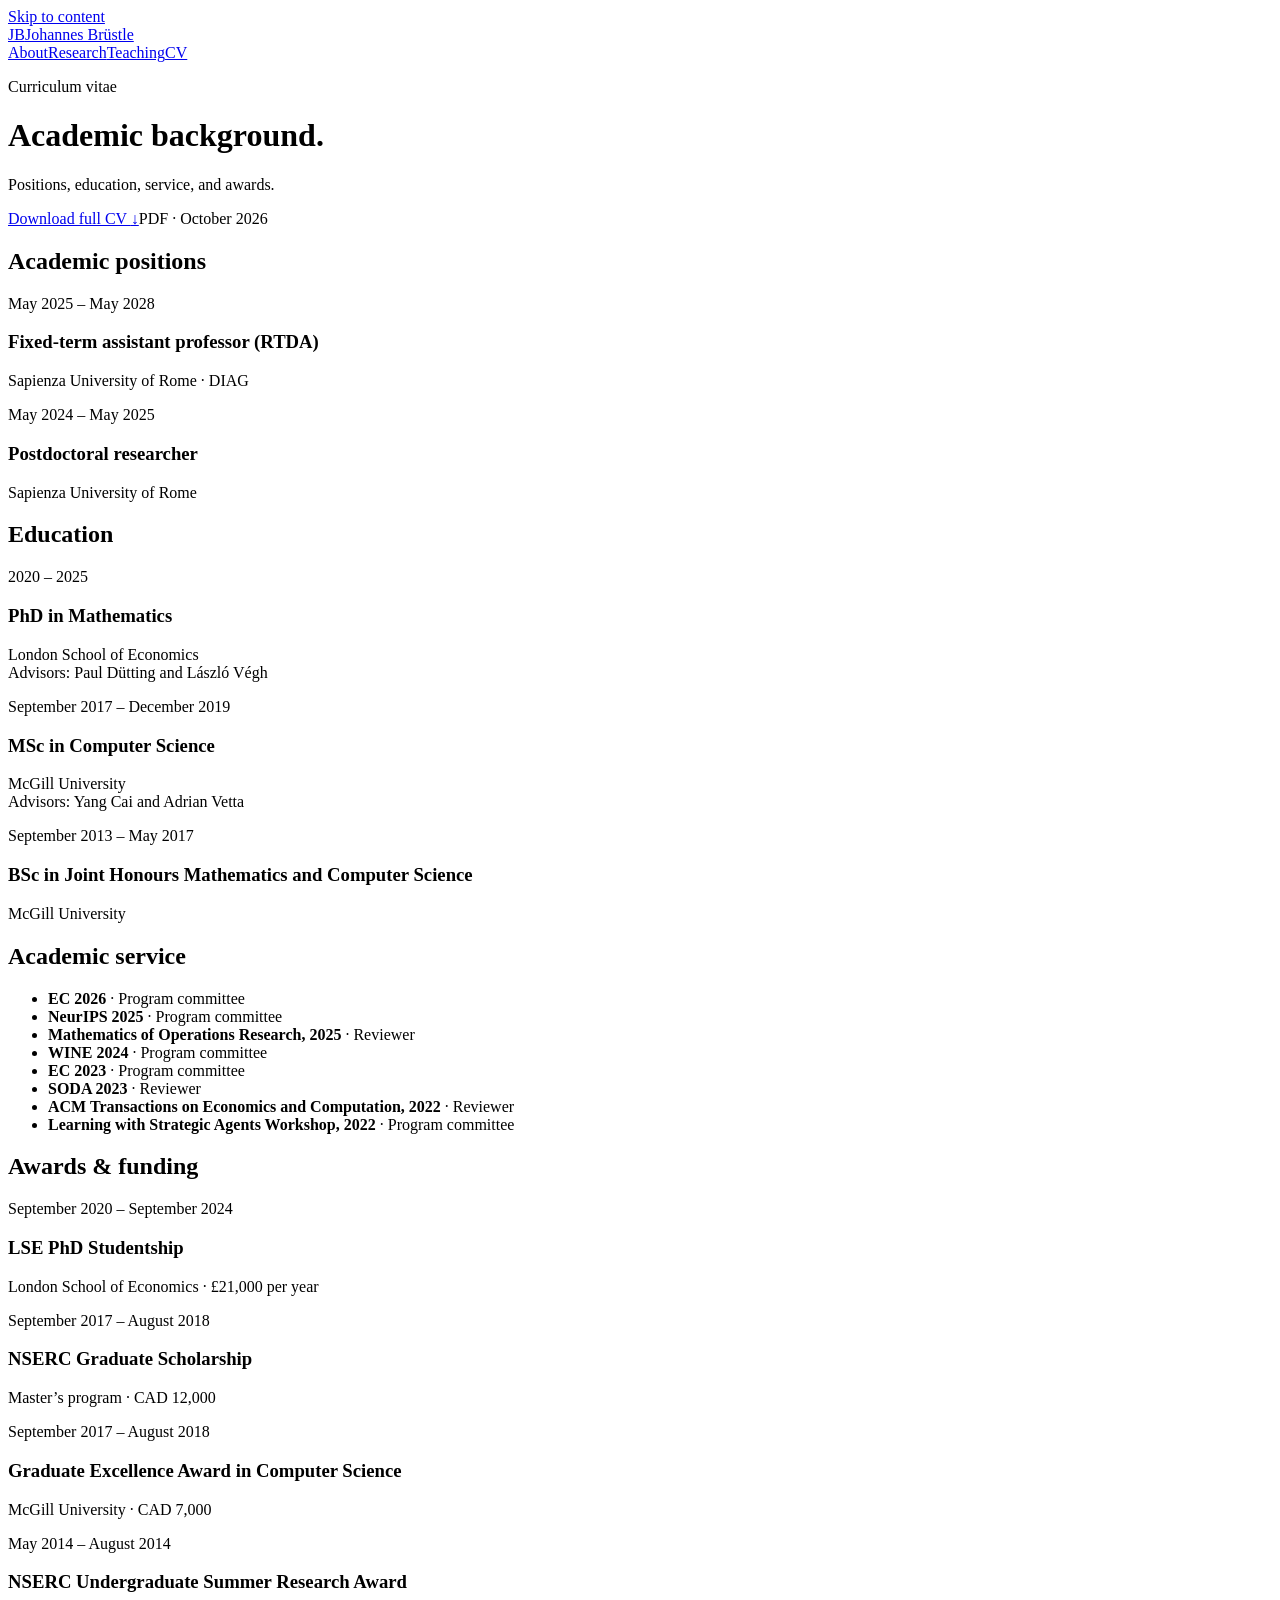
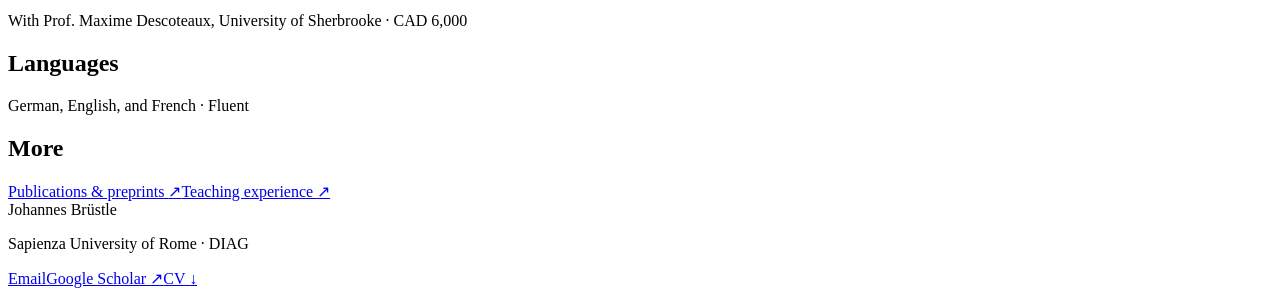
==== cv/index.html @ 1fb29025 "Website" ====
<!doctype html>
<html lang="en" class="no-js">
<head>
  <meta charset="utf-8"><meta name="viewport" content="width=device-width,initial-scale=1">
  <title>CV | Johannes Brüstle</title>
  <meta name="description" content="Academic positions, education, service, and awards of Johannes Brüstle. Download the full curriculum vitae.">
  <meta name="theme-color" content="#0c141f">
  <meta property="og:title" content="CV | Johannes Brüstle">
  <meta property="og:description" content="Academic positions, education, service, and awards of Johannes Brüstle. Download the full curriculum vitae.">
  <meta property="og:type" content="website">
  <meta property="og:url" content="https://jbrustle01.github.io/cv/">
  <link rel="canonical" href="https://jbrustle01.github.io/cv/">
  <link rel="icon" type="image/svg+xml" href="../assets/favicon.svg">
  <link rel="stylesheet" href="../assets/style.css">
  <script src="../assets/site.js" defer></script>
</head>
<body>
  <a class="skip" href="#main">Skip to content</a>
  <header class="site-header wrap">
    <a class="brand" href="../" aria-label="Johannes Brüstle — home"><span class="monogram" aria-hidden="true">JB</span><span>Johannes Brüstle</span></a>
    <nav class="site-nav" aria-label="Main navigation"><a href="../">About</a><a href="../research/">Research</a><a href="../teaching/">Teaching</a><a href="../cv/" aria-current="page">CV</a></nav>
  </header>
  <main id="main" class="wrap">
<header class="page-head"><p class="eyebrow">Curriculum vitae</p><h1>Academic background.</h1><p class="lede">Positions, education, service, and awards.</p><div class="link-row"><a class="cv-download" href="../assets/johannes-brustle-cv.pdf">Download full CV <span class="arrow" aria-hidden="true">↓</span></a><span class="quiet small">PDF · October 2026</span></div></header>
<section class="cv-section" aria-labelledby="positions-title"><h2 id="positions-title">Academic positions</h2><div class="cv-items"><article class="cv-entry"><p class="date">May 2025 – May 2028</p><h3>Fixed-term assistant professor (RTDA)</h3><p>Sapienza University of Rome · DIAG</p></article><article class="cv-entry"><p class="date">May 2024 – May 2025</p><h3>Postdoctoral researcher</h3><p>Sapienza University of Rome</p></article></div></section>
<section class="cv-section" aria-labelledby="education-title"><h2 id="education-title">Education</h2><div class="cv-items"><article class="cv-entry"><p class="date">2020 – 2025</p><h3>PhD in Mathematics</h3><p>London School of Economics<br>Advisors: Paul Dütting and László Végh</p></article><article class="cv-entry"><p class="date">September 2017 – December 2019</p><h3>MSc in Computer Science</h3><p>McGill University<br>Advisors: Yang Cai and Adrian Vetta</p></article><article class="cv-entry"><p class="date">September 2013 – May 2017</p><h3>BSc in Joint Honours Mathematics and Computer Science</h3><p>McGill University</p></article></div></section>
<section class="cv-section" aria-labelledby="service-title"><h2 id="service-title">Academic service</h2><ul class="compact-list"><li><strong>EC 2026</strong> · Program committee</li><li><strong>NeurIPS 2025</strong> · Program committee</li><li><strong>Mathematics of Operations Research, 2025</strong> · Reviewer</li><li><strong>WINE 2024</strong> · Program committee</li><li><strong>EC 2023</strong> · Program committee</li><li><strong>SODA 2023</strong> · Reviewer</li><li><strong>ACM Transactions on Economics and Computation, 2022</strong> · Reviewer</li><li><strong>Learning with Strategic Agents Workshop, 2022</strong> · Program committee</li></ul></section>
<section class="cv-section" aria-labelledby="awards-title"><h2 id="awards-title">Awards &amp; funding</h2><div class="cv-items"><article class="cv-entry"><p class="date">September 2020 – September 2024</p><h3>LSE PhD Studentship</h3><p>London School of Economics · £21,000 per year</p></article><article class="cv-entry"><p class="date">September 2017 – August 2018</p><h3>NSERC Graduate Scholarship</h3><p>Master’s program · CAD 12,000</p></article><article class="cv-entry"><p class="date">September 2017 – August 2018</p><h3>Graduate Excellence Award in Computer Science</h3><p>McGill University · CAD 7,000</p></article><article class="cv-entry"><p class="date">May 2014 – August 2014</p><h3>NSERC Undergraduate Summer Research Award</h3><p>With Prof. Maxime Descoteaux, University of Sherbrooke · CAD 6,000</p></article></div></section>
<section class="cv-section" aria-labelledby="languages-title"><h2 id="languages-title">Languages</h2><p class="quiet small">German, English, and French · Fluent</p></section>
<section class="cv-section" aria-labelledby="more-title"><h2 id="more-title">More</h2><div class="link-row" style="margin-top:0"><a class="text-link" href="../research/">Publications &amp; preprints <span class="arrow" aria-hidden="true">↗</span></a><a class="text-link" href="../teaching/">Teaching experience <span class="arrow" aria-hidden="true">↗</span></a></div></section></main>
  <footer class="site-footer wrap">
    <div><div class="footer-name">Johannes Brüstle</div><p class="footer-detail">Sapienza University of Rome · DIAG</p></div>
    <div class="footer-links"><a href="mailto:brustle@diag.uniroma1.it">Email</a><a href="https://scholar.google.com/citations?user=ef6YVs4AAAAJ&amp;hl=en&amp;sortby=pubdate">Google Scholar <span aria-hidden="true">↗</span></a><a href="../assets/johannes-brustle-cv.pdf">CV <span aria-hidden="true">↓</span></a></div>
  </footer>
</body></html>
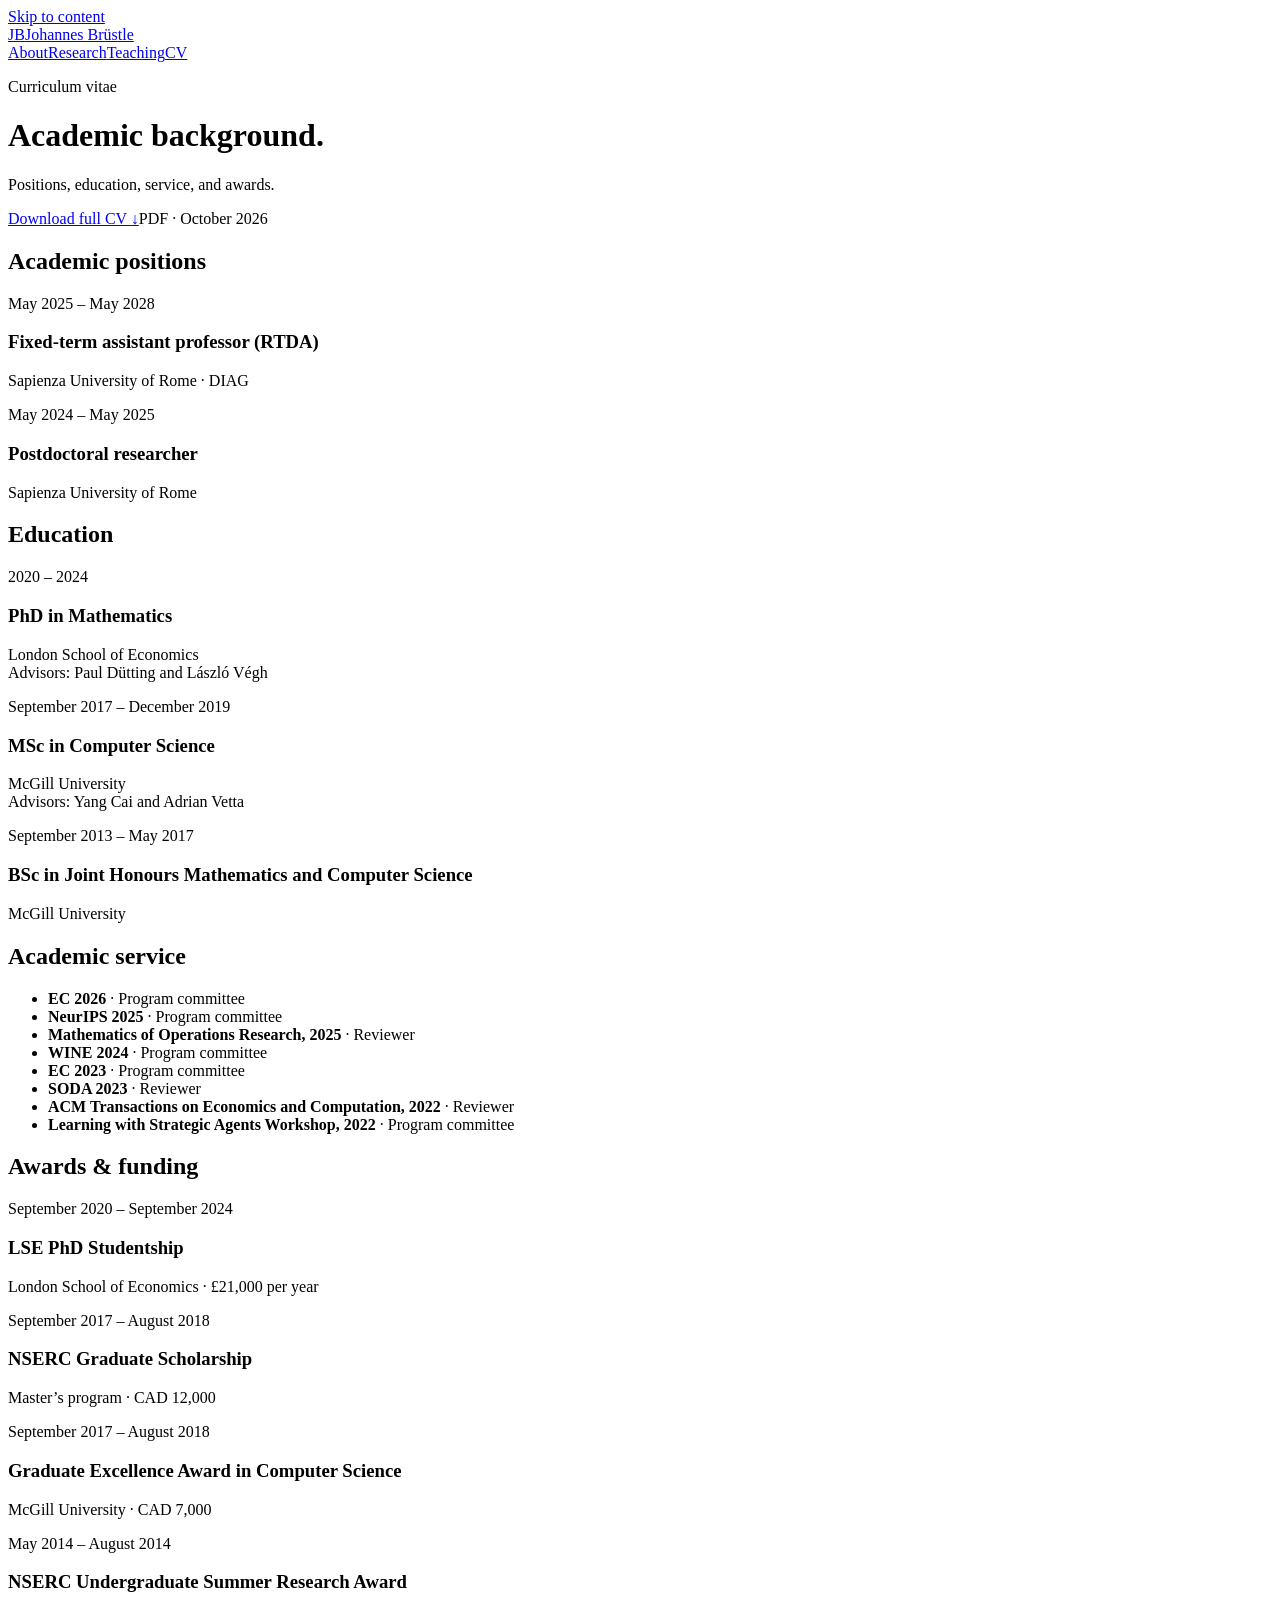
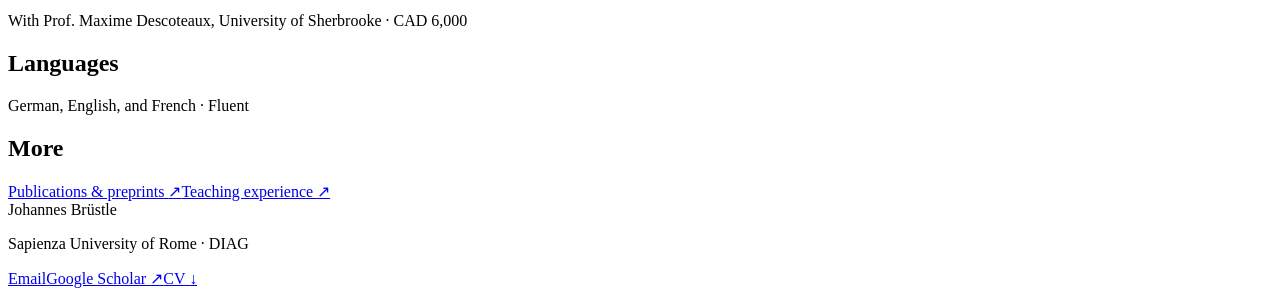
==== commit fb5d859c: "Website" ====
--- a/cv/index.html
+++ b/cv/index.html
@@ -23,7 +23,7 @@
   <main id="main" class="wrap">
 <header class="page-head"><p class="eyebrow">Curriculum vitae</p><h1>Academic background.</h1><p class="lede">Positions, education, service, and awards.</p><div class="link-row"><a class="cv-download" href="../assets/johannes-brustle-cv.pdf">Download full CV <span class="arrow" aria-hidden="true">↓</span></a><span class="quiet small">PDF · October 2026</span></div></header>
 <section class="cv-section" aria-labelledby="positions-title"><h2 id="positions-title">Academic positions</h2><div class="cv-items"><article class="cv-entry"><p class="date">May 2025 – May 2028</p><h3>Fixed-term assistant professor (RTDA)</h3><p>Sapienza University of Rome · DIAG</p></article><article class="cv-entry"><p class="date">May 2024 – May 2025</p><h3>Postdoctoral researcher</h3><p>Sapienza University of Rome</p></article></div></section>
-<section class="cv-section" aria-labelledby="education-title"><h2 id="education-title">Education</h2><div class="cv-items"><article class="cv-entry"><p class="date">2020 – 2025</p><h3>PhD in Mathematics</h3><p>London School of Economics<br>Advisors: Paul Dütting and László Végh</p></article><article class="cv-entry"><p class="date">September 2017 – December 2019</p><h3>MSc in Computer Science</h3><p>McGill University<br>Advisors: Yang Cai and Adrian Vetta</p></article><article class="cv-entry"><p class="date">September 2013 – May 2017</p><h3>BSc in Joint Honours Mathematics and Computer Science</h3><p>McGill University</p></article></div></section>
+<section class="cv-section" aria-labelledby="education-title"><h2 id="education-title">Education</h2><div class="cv-items"><article class="cv-entry"><p class="date">2020 – 2024</p><h3>PhD in Mathematics</h3><p>London School of Economics<br>Advisors: Paul Dütting and László Végh</p></article><article class="cv-entry"><p class="date">September 2017 – December 2019</p><h3>MSc in Computer Science</h3><p>McGill University<br>Advisors: Yang Cai and Adrian Vetta</p></article><article class="cv-entry"><p class="date">September 2013 – May 2017</p><h3>BSc in Joint Honours Mathematics and Computer Science</h3><p>McGill University</p></article></div></section>
 <section class="cv-section" aria-labelledby="service-title"><h2 id="service-title">Academic service</h2><ul class="compact-list"><li><strong>EC 2026</strong> · Program committee</li><li><strong>NeurIPS 2025</strong> · Program committee</li><li><strong>Mathematics of Operations Research, 2025</strong> · Reviewer</li><li><strong>WINE 2024</strong> · Program committee</li><li><strong>EC 2023</strong> · Program committee</li><li><strong>SODA 2023</strong> · Reviewer</li><li><strong>ACM Transactions on Economics and Computation, 2022</strong> · Reviewer</li><li><strong>Learning with Strategic Agents Workshop, 2022</strong> · Program committee</li></ul></section>
 <section class="cv-section" aria-labelledby="awards-title"><h2 id="awards-title">Awards &amp; funding</h2><div class="cv-items"><article class="cv-entry"><p class="date">September 2020 – September 2024</p><h3>LSE PhD Studentship</h3><p>London School of Economics · £21,000 per year</p></article><article class="cv-entry"><p class="date">September 2017 – August 2018</p><h3>NSERC Graduate Scholarship</h3><p>Master’s program · CAD 12,000</p></article><article class="cv-entry"><p class="date">September 2017 – August 2018</p><h3>Graduate Excellence Award in Computer Science</h3><p>McGill University · CAD 7,000</p></article><article class="cv-entry"><p class="date">May 2014 – August 2014</p><h3>NSERC Undergraduate Summer Research Award</h3><p>With Prof. Maxime Descoteaux, University of Sherbrooke · CAD 6,000</p></article></div></section>
 <section class="cv-section" aria-labelledby="languages-title"><h2 id="languages-title">Languages</h2><p class="quiet small">German, English, and French · Fluent</p></section>
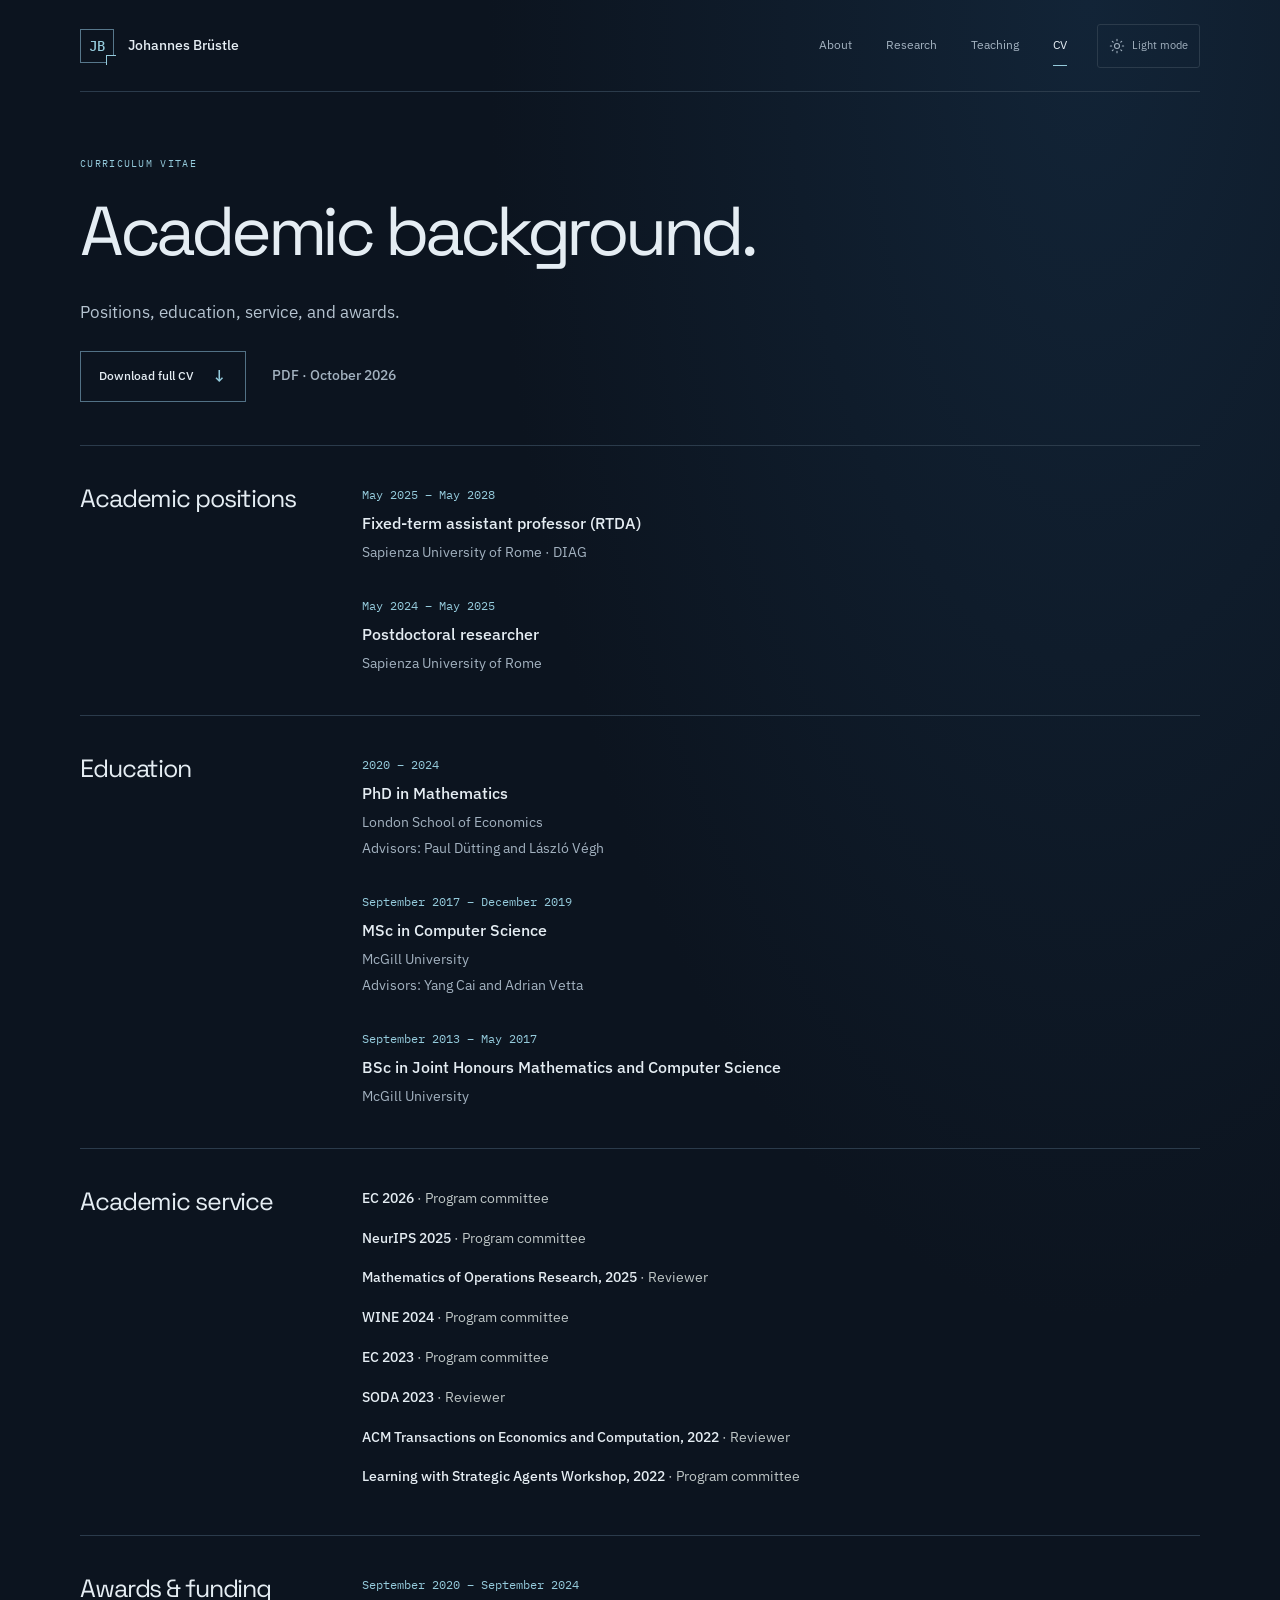
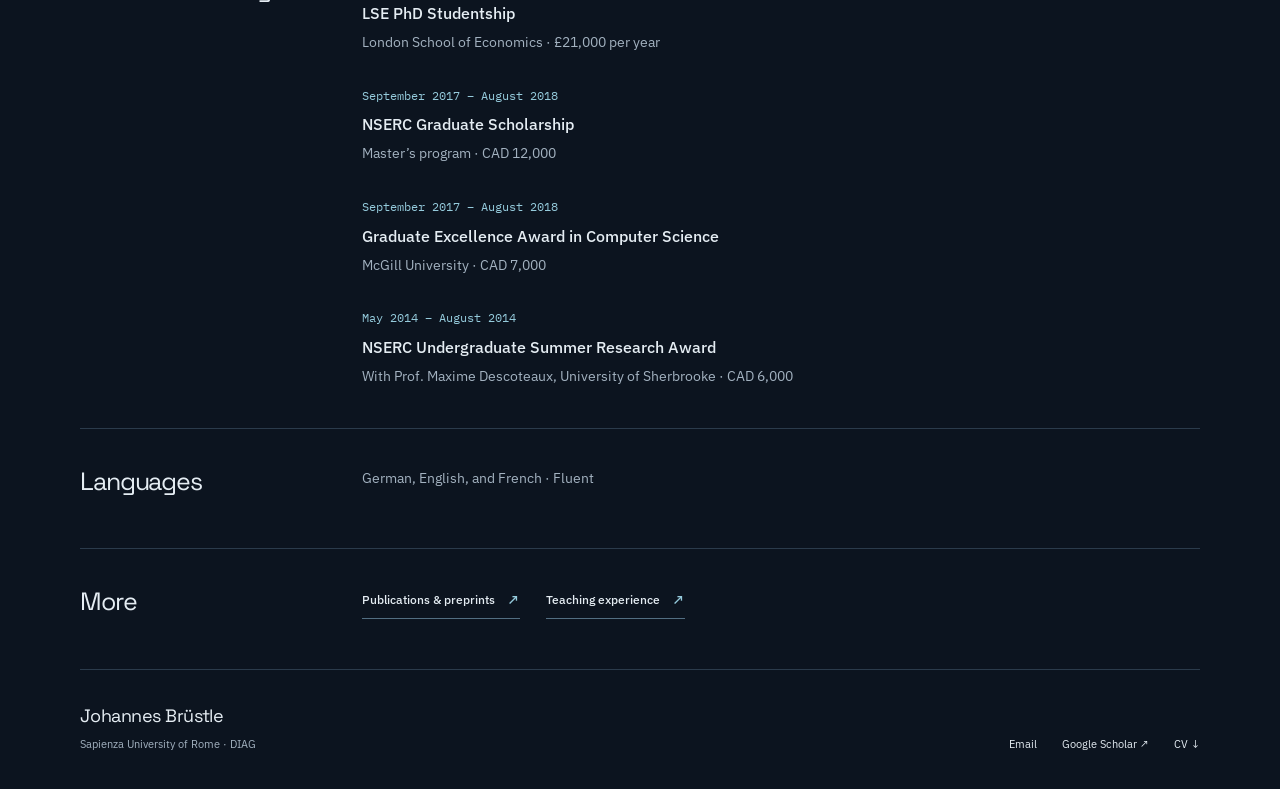
==== commit 5ec2d5ed: "Website" ====
--- a/cv/index.html
+++ b/cv/index.html
@@ -11,14 +11,15 @@
   <meta property="og:url" content="https://jbrustle01.github.io/cv/">
   <link rel="canonical" href="https://jbrustle01.github.io/cv/">
   <link rel="icon" type="image/svg+xml" href="../assets/favicon.svg">
-  <link rel="stylesheet" href="../assets/style.css">
-  <script src="../assets/site.js" defer></script>
+  <script src="../assets/theme.js?v=themes-1"></script>
+  <link rel="stylesheet" href="../assets/style.css?v=themes-1">
+  <script src="../assets/site.js?v=academic-1" defer></script>
 </head>
 <body>
   <a class="skip" href="#main">Skip to content</a>
   <header class="site-header wrap">
     <a class="brand" href="../" aria-label="Johannes Brüstle — home"><span class="monogram" aria-hidden="true">JB</span><span>Johannes Brüstle</span></a>
-    <nav class="site-nav" aria-label="Main navigation"><a href="../">About</a><a href="../research/">Research</a><a href="../teaching/">Teaching</a><a href="../cv/" aria-current="page">CV</a></nav>
+    <div class="header-controls"><nav class="site-nav" aria-label="Main navigation"><a href="../">About</a><a href="../research/">Research</a><a href="../teaching/">Teaching</a><a href="../cv/" aria-current="page">CV</a></nav><button type="button" class="theme-toggle" data-theme-toggle aria-label="Switch to light mode" hidden><svg data-theme-icon viewBox="0 0 24 24" aria-hidden="true"><circle cx="12" cy="12" r="3.75"/><path d="M12 2v2m0 16v2M2 12h2m16 0h2M4.93 4.93l1.42 1.42m11.3 11.3 1.42 1.42M4.93 19.07l1.42-1.42m11.3-11.3 1.42-1.42"/></svg><span data-theme-label>Light mode</span></button></div>
   </header>
   <main id="main" class="wrap">
 <header class="page-head"><p class="eyebrow">Curriculum vitae</p><h1>Academic background.</h1><p class="lede">Positions, education, service, and awards.</p><div class="link-row"><a class="cv-download" href="../assets/johannes-brustle-cv.pdf">Download full CV <span class="arrow" aria-hidden="true">↓</span></a><span class="quiet small">PDF · October 2026</span></div></header>
--- a/assets/style.css
+++ b/assets/style.css
@@ -0,0 +1,180 @@
+@import url('https://fonts.googleapis.com/css2?family=IBM+Plex+Mono:wght@400;500&family=IBM+Plex+Sans:wght@400;450;500;600&family=Space+Grotesk:wght@400;500&display=swap');
+
+/* Keep the original dark palette by default, including without JavaScript. */
+:root {
+  color-scheme: dark;
+  --bg: #0c141f;
+  --surface: #111e2b;
+  --text: #e5edf3;
+  --muted: #a3b2c0;
+  --accent: #95cbdc;
+  --line: #2b3b4b;
+  --glow: #122437;
+  --grid: #4660781f;
+  --intro: #b5c3d0;
+  --intro-original: #c5cccc;
+  --lede-original: #b9c2c2;
+  --strong-muted: #cbd0ce;
+  --compact-text: #bdc5c5;
+  --venue: #a3c2d0;
+  --link-rule: #526e82;
+  --link-rule-original: #527185;
+  --paper-link-rule: #536067;
+  --intro-rule: #4c6479;
+  --intro-rule-original: #5f686b;
+  --monogram-rule: #57778b;
+  --control-bg: #142737;
+  --control-bg-original: #202b30;
+  --control-rule-original: #627077;
+  --control-hover: #17293a;
+  --search-rule: #647177;
+  --selection-bg: #95cbdc;
+  --selection-text: #0c141f;
+  --display: 'Space Grotesk',-apple-system,BlinkMacSystemFont,'Segoe UI',sans-serif;
+  --mono: 'IBM Plex Mono',monospace;
+  --sans: 'IBM Plex Sans',-apple-system,BlinkMacSystemFont,'Segoe UI',sans-serif;
+}
+:root[data-theme="light"] {
+  color-scheme: light;
+  --bg: #f6f5f1;
+  --surface: #ffffff;
+  --text: #182c3b;
+  --muted: #536371;
+  --accent: #28667b;
+  --line: #cbd3d5;
+  --glow: #e6eef0;
+  --grid: #46607816;
+  --intro: #415564;
+  --intro-original: #415564;
+  --lede-original: #415564;
+  --strong-muted: #2c414e;
+  --compact-text: #415564;
+  --venue: #416777;
+  --link-rule: #74909c;
+  --link-rule-original: #74909c;
+  --paper-link-rule: #74909c;
+  --intro-rule: #8ba2ac;
+  --intro-rule-original: #8ba2ac;
+  --monogram-rule: #78939f;
+  --control-bg: #e1eaed;
+  --control-bg-original: #e1eaed;
+  --control-rule-original: #74909c;
+  --control-hover: #e5edef;
+  --search-rule: #8296a0;
+  --selection-bg: #28667b;
+  --selection-text: #ffffff;
+}
+*{box-sizing:border-box}html{scroll-behavior:smooth;scroll-padding-top:2rem}body{margin:0;background:var(--bg);color:var(--text);font:16px/1.7 var(--sans);-webkit-font-smoothing:antialiased}a{color:inherit;text-decoration:none;text-underline-offset:5px}a:hover{color:var(--accent)}button,input{font:inherit}button,a,input{touch-action:manipulation}:focus-visible{outline:2px solid var(--accent);outline-offset:6px}::selection{background:var(--selection-bg);color:var(--selection-text)}p{margin:0 0 1.25rem}h1,h2,h3{font-weight:400;margin:0;line-height:1.15}h1,h2{font-family:var(--display)}h1{font-size:clamp(3.2rem,6vw,5.5rem);letter-spacing:-.025em}h2{font-size:clamp(2rem,3.5vw,2.8rem);letter-spacing:-.02em}h3{font-size:1.2rem;font-weight:500}small{font-size:.8rem}.wrap{width:min(1120px,calc(100% - 96px));margin-inline:auto}.skip{position:absolute;left:24px;top:-100px;background:var(--text);color:var(--bg);padding:12px;z-index:5}.skip:focus{top:12px}.site-header{height:110px;display:flex;justify-content:space-between;align-items:center;border-bottom:1px solid var(--line);gap:30px}.brand{display:flex;align-items:center;gap:14px;font-size:15px;letter-spacing:.015em;white-space:nowrap}.monogram{font-family:var(--display);font-size:26px;width:38px;height:38px;border:1px solid var(--link-rule-original);display:grid;place-items:center;color:var(--accent);line-height:1}.site-nav{display:flex;gap:32px;align-items:center;font-size:14px}.site-nav a{padding:10px 0;position:relative;color:var(--muted)}.site-nav a:hover,.site-nav a[aria-current=page]{color:var(--text)}.site-nav a[aria-current=page]:after{content:'';height:2px;background:var(--accent);position:absolute;bottom:0;left:0;right:0}.eyebrow{text-transform:uppercase;letter-spacing:.19em;font-size:11px;font-weight:600;color:var(--accent);margin-bottom:25px}.hero{display:grid;grid-template-columns:1fr 300px;gap:88px;padding:75px 0 70px;align-items:start}.hero h1{font-size:clamp(4.4rem,7.7vw,7.1rem);line-height:.98;margin-bottom:32px;letter-spacing:-.035em}.hero .intro{font-size:18px;line-height:1.85;max-width:650px;color:var(--intro-original)}.hero .intro a{text-decoration:underline;text-decoration-color:var(--intro-rule-original)}.hero .intro strong{color:var(--text);font-weight:500}.link-row{display:flex;flex-wrap:wrap;gap:26px;align-items:center;margin-top:29px;font-size:13px;font-weight:500}.text-link{display:inline-flex;align-items:center;gap:12px;border-bottom:1px solid var(--link-rule-original);padding-bottom:5px}.arrow{font-size:17px;color:var(--accent)}.aside{border-top:1px solid var(--accent);margin-top:8px;padding-top:24px}.aside-label{color:var(--muted);font-size:11px;text-transform:uppercase;letter-spacing:.16em;margin:0 0 26px}.areas{padding:0;margin:0;list-style:none}.areas li{border-bottom:1px solid var(--line);padding:19px 0;display:flex;gap:19px;line-height:1.45;font-size:15px}.areas li:first-child{padding-top:0}.areas .number{font-size:11px;color:var(--accent);padding-top:2px;font-variant-numeric:tabular-nums}.aside-note{margin-top:25px;font-size:12px;color:var(--muted);line-height:1.8}.portrait{width:100%;aspect-ratio:4/5;object-fit:cover;margin:0 0 28px;filter:grayscale(100%)}.section{padding:48px 0 58px;border-top:1px solid var(--line)}.section-heading{display:flex;justify-content:space-between;align-items:center;gap:24px;margin-bottom:22px}.section-heading .text-link{font-size:12px;white-space:nowrap}.paper{display:grid;grid-template-columns:100px 1fr;gap:26px;padding:29px 0;border-bottom:1px solid var(--line)}.paper:last-child{border-bottom:none}.paper-year{font-size:13px;color:var(--accent);font-variant-numeric:tabular-nums;padding-top:4px}.paper h3{font-size:20px;line-height:1.45;font-weight:450;margin-bottom:9px;max-width:820px}.paper h3 a:hover{text-decoration:underline}.authors{color:var(--muted);font-size:13px;line-height:1.8;margin:0 0 7px}.authors strong{font-weight:500;color:var(--strong-muted)}.venue{font-size:12px;color:var(--venue);line-height:1.7;margin:0}.paper-links{display:flex;flex-wrap:wrap;gap:22px;margin-top:11px;font-size:12px}.paper-links a{border-bottom:1px solid var(--paper-link-rule);line-height:1.8}.paper-links span{color:var(--muted)}.two-column{display:grid;grid-template-columns:1fr 1fr;gap:85px}.quiet{color:var(--muted)}.small{font-size:14px}.timeline{padding:0;margin:27px 0 0;list-style:none}.timeline li{padding:0 0 25px 20px;border-left:1px solid var(--line);position:relative}.timeline li:before{content:'';width:5px;height:5px;position:absolute;top:8px;left:-3px;background:var(--accent)}.timeline li:last-child{padding-bottom:0}.timeline .date{display:block;font-size:11px;color:var(--accent);margin-bottom:5px;letter-spacing:.03em}.timeline .title{display:block;font-size:14px;color:var(--text);line-height:1.7}.timeline .detail{display:block;color:var(--muted);font-size:13px}.page-head{padding:63px 0 43px}.page-head .eyebrow{margin-bottom:20px}.page-head h1{margin-bottom:25px}.page-head .lede{color:var(--lede-original);font-size:17px;max-width:780px;line-height:1.9}.page-head .link-row{margin-top:22px}.research-tools{display:flex;align-items:center;justify-content:space-between;gap:24px;padding:20px 0;border-top:1px solid var(--line);border-bottom:1px solid var(--line);margin-bottom:36px}.filters{display:flex;gap:8px;flex-wrap:wrap}.filter{background:none;color:var(--muted);padding:8px 14px;border:1px solid transparent;cursor:pointer;font-size:12px;line-height:1.7}.filter[aria-pressed=true]{border-color:var(--control-rule-original);background:var(--control-bg-original);color:var(--text)}.filter:hover{color:var(--text);border-color:var(--paper-link-rule)}.search{display:flex;align-items:center;gap:10px;border-bottom:1px solid var(--search-rule);padding:7px 1px;min-width:240px}.search input{background:none;border:0;min-width:0;width:100%;color:var(--text);font-size:12px;padding:3px 0;outline-offset:4px}.search input::placeholder{color:var(--muted)}.search svg{width:15px;height:15px;flex-shrink:0;color:var(--muted)}.research-group{padding-bottom:40px}.research-group h2{font-size:31px}.group-title{display:flex;gap:16px;align-items:center}.count{font-family:var(--sans);font-size:11px;color:var(--muted);border:1px solid var(--line);min-width:23px;height:23px;display:grid;place-items:center}.empty{color:var(--muted);padding:30px 0 80px}.sr-only{position:absolute;width:1px;height:1px;padding:0;margin:-1px;overflow:hidden;clip:rect(0,0,0,0);white-space:nowrap;border:0}[hidden]{display:none!important}.cv-section{border-top:1px solid var(--line);display:grid;grid-template-columns:240px 1fr;gap:42px;padding:38px 0}.cv-section h2{font-size:30px}.cv-items{display:grid;gap:29px}.cv-entry h3{font-size:16px;margin:0 0 5px;line-height:1.5}.cv-entry p{font-size:14px;color:var(--muted);margin:0;line-height:1.85}.cv-entry .date{font-size:12px;color:var(--accent);margin:0 0 5px}.compact-list{list-style:none;padding:0;margin:0}.compact-list li{padding:8px 0;color:var(--compact-text);font-size:14px}.compact-list li:first-child{padding-top:0}.compact-list strong{color:var(--text);font-weight:500}.cv-download{border:1px solid var(--link-rule-original);padding:10px 18px;display:inline-flex;gap:18px;align-items:center;color:var(--text);font-size:13px}.cv-download:hover{background:var(--control-hover)}.course{display:grid;grid-template-columns:240px 1fr;gap:42px;padding:37px 0 48px;border-top:1px solid var(--line)}.course-meta{color:var(--muted);font-size:13px}.course-meta strong{color:var(--accent);font-weight:400;display:block;margin-bottom:9px}.course h2{margin-bottom:20px;font-size:35px}.course p{color:var(--muted);font-size:15px;max-width:640px}.site-footer{border-top:1px solid var(--line);padding:31px 0 35px;display:flex;justify-content:space-between;gap:24px;align-items:flex-end;margin-top:20px}.footer-name{font-family:var(--display);font-size:22px;margin-bottom:4px}.footer-detail{font-size:11px;color:var(--muted);margin:0}.footer-links{display:flex;gap:25px;font-size:12px}.contact-strip{display:flex;justify-content:space-between;gap:30px;align-items:center}.contact-strip h2{font-size:34px;margin-bottom:14px}.contact-strip p{font-size:14px;color:var(--muted);margin:0}.contact-strip .text-link{font-size:15px}.not-found{min-height:65vh}.not-found h1{margin-bottom:25px}.no-js .research-tools{display:none}
+@media(min-width:1500px){.wrap{width:1160px}.hero{padding-top:85px;padding-bottom:85px}}
+@media(max-width:900px){.wrap{width:calc(100% - 56px)}.hero{grid-template-columns:1fr 250px;gap:42px}.hero h1{font-size:5.6rem}.hero .intro{font-size:16px}.site-nav{gap:22px}.two-column{gap:40px}.cv-section,.course{grid-template-columns:190px 1fr;gap:28px}.research-tools{align-items:flex-start;flex-direction:column}.search{width:100%}}
+@media(max-width:760px){.hero{display:block}.hero h1{font-size:5rem}.aside{margin-top:43px}}
+@media(max-width:650px){.wrap{width:calc(100% - 40px)}.site-header{height:auto;padding:23px 0 16px;display:block}.brand{font-size:14px;gap:11px}.monogram{width:33px;height:33px;font-size:23px}.site-nav{gap:28px;margin-top:21px;font-size:12px}.site-nav a{padding:4px 0 10px}.hero{display:block;padding:44px 0 36px}.hero h1{font-size:5rem;margin-bottom:25px}.eyebrow{font-size:10px;margin-bottom:22px}.hero .intro{font-size:16px}.aside{margin-top:43px;padding-top:20px}.aside-label{margin-bottom:22px}.areas li{padding:14px 0;font-size:14px}.aside-note{display:none}.link-row{gap:22px;font-size:12px}.section{padding:33px 0 38px}.section-heading{align-items:baseline;gap:12px}.section-heading h2{font-size:31px}.section-heading .text-link{font-size:11px;gap:5px}.paper{grid-template-columns:1fr;gap:8px;padding:23px 0}.paper-year{font-size:11px;padding:0}.paper h3{font-size:18px}.authors{font-size:12px}.venue{font-size:11px}.two-column{grid-template-columns:1fr;gap:36px}.page-head{padding:42px 0 29px}.page-head h1{font-size:3.7rem}.page-head .lede{font-size:15px}.research-tools{gap:18px;padding:16px 0;margin-bottom:30px}.filter{padding:7px 11px;font-size:11px}.research-group h2{font-size:29px}.research-group{padding-bottom:32px}.cv-section,.course{grid-template-columns:1fr;gap:24px;padding:30px 0}.cv-section h2{font-size:29px}.course h2{font-size:30px}.course-meta{font-size:12px}.contact-strip{display:block}.contact-strip .text-link{margin-top:25px;font-size:14px}.site-footer{display:block;margin-top:5px;padding:25px 0}.footer-links{margin-top:21px;gap:24px}.portrait{max-width:290px}}
+@media(prefers-reduced-motion:reduce){html{scroll-behavior:auto}}
+@media print{body{background:white;color:#111;font-size:11pt}a{color:inherit}.wrap{width:100%}.site-header,.site-footer,.research-tools,.link-row,.aside{display:none}.hero,.page-head,.section,.cv-section{padding:15px 0}.hero{display:block}.hero h1{font-size:42pt}h1{font-size:34pt}h2{font-size:24pt}.quiet,.authors,.venue,.cv-entry p,.date,.eyebrow,.paper-year{color:#444!important}.paper,.cv-entry{break-inside:avoid}}
+
+/* A restrained technical character: cool ink, geometric type, precise rules. */
+body{background:radial-gradient(ellipse at 85% 0%,var(--glow) 0,transparent 600px),var(--bg)}
+h1,h2{font-weight:400}h2{font-size:clamp(1.8rem,3vw,2.35rem);letter-spacing:-.045em}
+.site-header{height:92px}.brand{font-weight:500;letter-spacing:0;font-size:14px}.monogram{font-family:var(--mono);font-size:14px;width:34px;height:34px;border-color:var(--monogram-rule);position:relative}.monogram:after{content:'';position:absolute;right:-3px;bottom:-3px;background:var(--bg);width:9px;height:9px;border-left:1px solid var(--accent);border-top:1px solid var(--accent)}
+.site-nav{font-size:12px;gap:34px}.site-nav a[aria-current=page]:after{height:1px}.eyebrow,.aside-label,.paper-year,.timeline .date,.cv-entry .date,.count,.course-meta strong{font-family:var(--mono);font-weight:400}.eyebrow{font-size:10px;letter-spacing:.13em}
+.hero{grid-template-columns:minmax(0,1.35fr) minmax(0,1fr);gap:44px 78px;padding:43px 0 56px;position:relative}.hero-heading{grid-column:1/-1;position:relative;border-bottom:1px solid var(--line);padding:21px 0 42px;isolation:isolate}.hero-heading:before{content:'';position:absolute;inset:-20px -16px 0 48%;background-image:linear-gradient(var(--grid) 1px,transparent 1px),linear-gradient(90deg,var(--grid) 1px,transparent 1px);background-size:42px 42px;mask-image:linear-gradient(90deg,transparent,#000);z-index:-1;pointer-events:none}.hero-heading:after{content:'';position:absolute;bottom:-1px;left:0;width:72px;height:1px;background:var(--accent)}
+.hero .eyebrow{margin-bottom:19px}.hero h1{font-family:var(--display);font-size:clamp(3.5rem,6.7vw,6.1rem);line-height:1.08;letter-spacing:-.065em;margin:0;white-space:nowrap}.research-mark{position:absolute;right:8px;bottom:26px;width:190px;height:136px;color:var(--accent);opacity:.5;z-index:-1}.hero .intro{font-size:17px;line-height:1.85;color:var(--intro)}.hero .intro a{text-decoration-color:var(--intro-rule)}.hero .link-row{margin-top:24px}.text-link{border-color:var(--link-rule);font-size:12px}.text-link .arrow{font-size:15px}
+.aside{border:0;margin:0;padding:3px 0 0 24px;border-left:1px solid var(--line)}.aside-label{font-size:10px;letter-spacing:.1em;margin-bottom:23px;color:var(--accent)}.areas{display:grid;grid-template-columns:1fr 1fr;gap:23px 24px}.areas li,.areas li:first-child{display:block;border:0;padding:0;font-size:14px;line-height:1.7}.areas .number{display:none}.aside-note{font-size:12px;line-height:1.85;margin-top:27px;max-width:290px}.section{padding:38px 0 48px}.paper{grid-template-columns:82px 1fr;gap:24px}.paper h3{font-size:20px;font-weight:450}.paper-year{font-size:11px;letter-spacing:0}.paper-links{gap:24px}.paper-links a{font-family:var(--mono);font-size:10px;border:0;color:var(--accent)}.paper-links a:hover{text-decoration:underline}.authors{font-size:13px}.venue{font-size:12px;color:var(--venue)}.section-heading .text-link{font-size:11px}.page-head h1{font-size:clamp(3rem,5.4vw,4.75rem);letter-spacing:-.065em}.page-head .lede{color:var(--intro)}.research-group h2{font-size:27px;letter-spacing:-.04em}.filter{font-family:var(--mono);font-size:10px}.filter[aria-pressed=true]{background:var(--control-bg);border-color:var(--link-rule)}.search input{font-size:12px}.cv-section h2{font-size:25px}.course h2{font-size:31px}.cv-download{font-size:12px}.contact-strip h2{font-size:30px}.footer-name{font-size:18px;letter-spacing:-.03em}.footer-detail{font-size:11px}.footer-links{font-size:11px}.timeline li:before{background:var(--accent);width:4px;height:4px}.timeline .date{font-size:10px}.site-footer{margin-top:12px}
+@media(min-width:1500px){.hero{padding-top:55px;padding-bottom:65px}}
+@media(max-width:1050px){.hero h1{font-size:6.6vw}.research-mark{width:135px;opacity:.3}.hero{gap:35px 42px}.areas{grid-template-columns:1fr;gap:13px}.areas li br{display:none}.aside-note{margin-top:18px}}
+@media(max-width:760px){.hero{display:block;padding-top:30px}.hero-heading{padding:15px 0 30px;margin-bottom:30px}.hero h1{font-size:clamp(2.85rem,8.7vw,4.7rem);white-space:normal;letter-spacing:-.06em}.hero .intro{font-size:16px}.research-mark{display:none}.aside{margin-top:34px;padding:22px 0 0;border-left:0;border-top:1px solid var(--line)}.areas{grid-template-columns:1fr 1fr;gap:18px 28px}.areas li{font-size:13px}.aside-note{display:block;max-width:100%}.hero-heading:before{left:30%;opacity:.65}.site-header{height:auto}.paper{grid-template-columns:1fr;gap:8px}.page-head h1{font-size:clamp(2.7rem,8vw,3.75rem)}.section-heading h2{font-size:27px}.research-group h2{font-size:25px}.cv-section h2{font-size:25px}}
+@media(max-width:400px){.hero h1{font-size:2.9rem}.hero .eyebrow{font-size:9px;letter-spacing:.04em}.site-nav{gap:27px}.areas{gap:17px}.section-heading .text-link{font-size:10px}.section-heading h2{font-size:25px}.paper h3{font-size:18px}}
+@media print{body{background:white}.hero-heading:before,.hero-heading:after,.research-mark{display:none}.hero h1{font-size:36pt;white-space:normal}.hero-heading{padding:0 0 18px}.hero .intro{color:#333}.page-head h1{font-size:30pt}.venue{color:#444}}
+
+/* Shared navigation: the theme action stays visible and reachable on small screens. */
+.header-controls {
+  display: flex;
+  align-items: center;
+  gap: 30px;
+}
+.theme-toggle {
+  display: inline-flex;
+  align-items: center;
+  justify-content: center;
+  gap: 7px;
+  flex-shrink: 0;
+  min-height: 44px;
+  padding: 10px 11px;
+  border: 1px solid var(--line);
+  border-radius: 3px;
+  background: transparent;
+  color: var(--muted);
+  font: 11px/1.3 var(--sans);
+  white-space: nowrap;
+  cursor: pointer;
+}
+.theme-toggle:hover {
+  color: var(--text);
+  border-color: var(--link-rule);
+  background: var(--control-hover);
+}
+.theme-toggle:focus-visible {
+  outline-offset: 4px;
+}
+.theme-toggle svg {
+  width: 16px;
+  height: 16px;
+  flex-shrink: 0;
+  fill: none;
+  stroke: currentColor;
+  stroke-width: 1.6;
+  stroke-linecap: round;
+  stroke-linejoin: round;
+}
+@media (max-width: 1000px) {
+  .site-header { gap: 24px; }
+  .header-controls { gap: 20px; }
+  .site-nav { gap: 24px; }
+}
+@media (max-width: 760px) {
+  .site-header {
+    display: grid;
+    grid-template-columns: minmax(0,1fr) auto;
+    height: auto;
+    align-items: center;
+    gap: 13px 12px;
+    padding: 21px 0 13px;
+  }
+  .brand { grid-column: 1; grid-row: 1; gap: 9px; font-size: 13px; }
+  .monogram { width: 31px; height: 31px; }
+  .header-controls { display: contents; }
+  .theme-toggle { grid-column: 2; grid-row: 1; }
+  .site-nav {
+    grid-column: 1 / -1;
+    grid-row: 2;
+    gap: clamp(24px,6vw,36px);
+    margin-top: 0;
+    font-size: 12px;
+  }
+  .site-nav a { display: inline-flex; align-items: center; min-height: 44px; padding: 10px 0; }
+}
+@media (max-width: 360px) {
+  .site-header { column-gap: 8px; }
+  .brand { font-size: 12px; gap: 8px; }
+  .theme-toggle { padding-inline: 9px; gap: 6px; }
+}
+@media print {
+  :root, :root[data-theme="light"] {
+    color-scheme: light;
+    --bg: #fff;
+    --surface: #fff;
+    --text: #111;
+    --muted: #444;
+    --accent: #333;
+    --line: #ccc;
+    --intro: #333;
+    --intro-original: #333;
+    --lede-original: #333;
+    --strong-muted: #222;
+    --compact-text: #333;
+    --venue: #444;
+  }
+  body { background: #fff; }
+  .site-header, .theme-toggle { display: none; }
+  .page-head .lede, .compact-list li, .course p, .course-meta { color: #444; }
+}
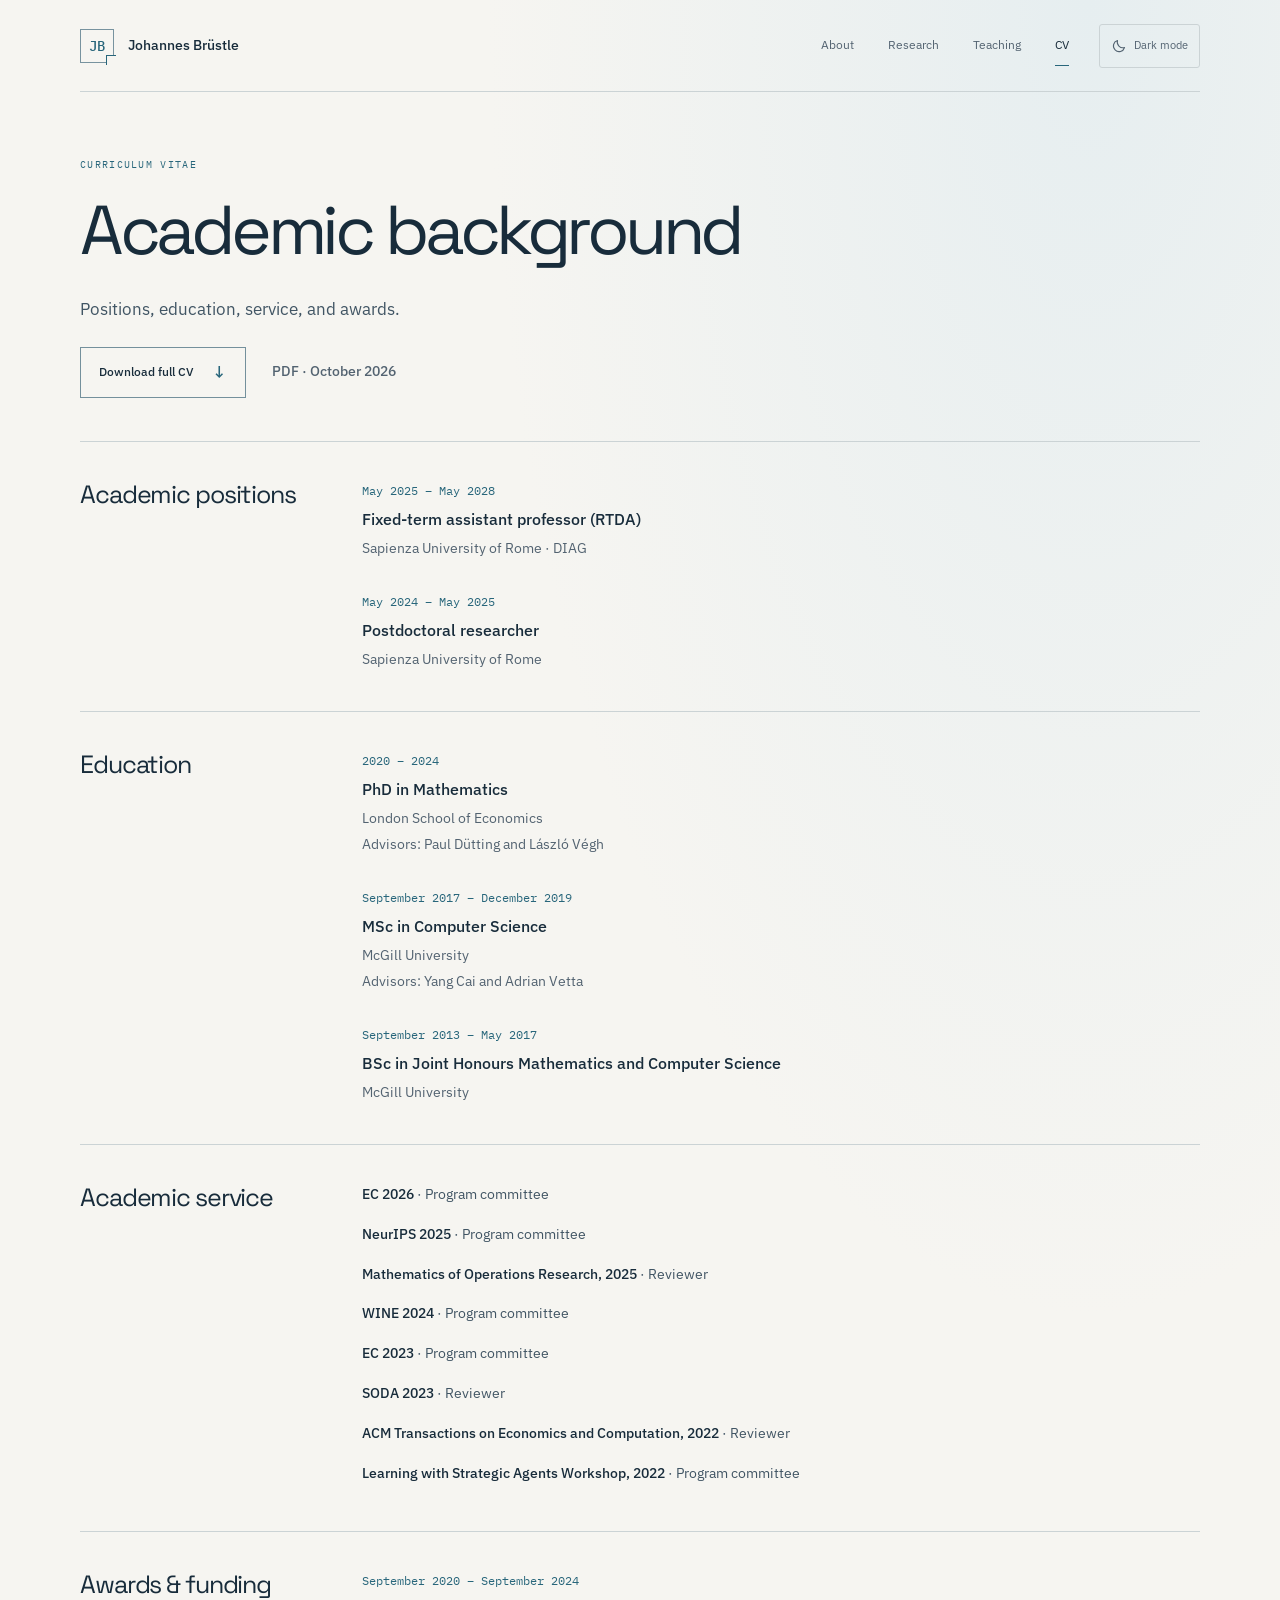
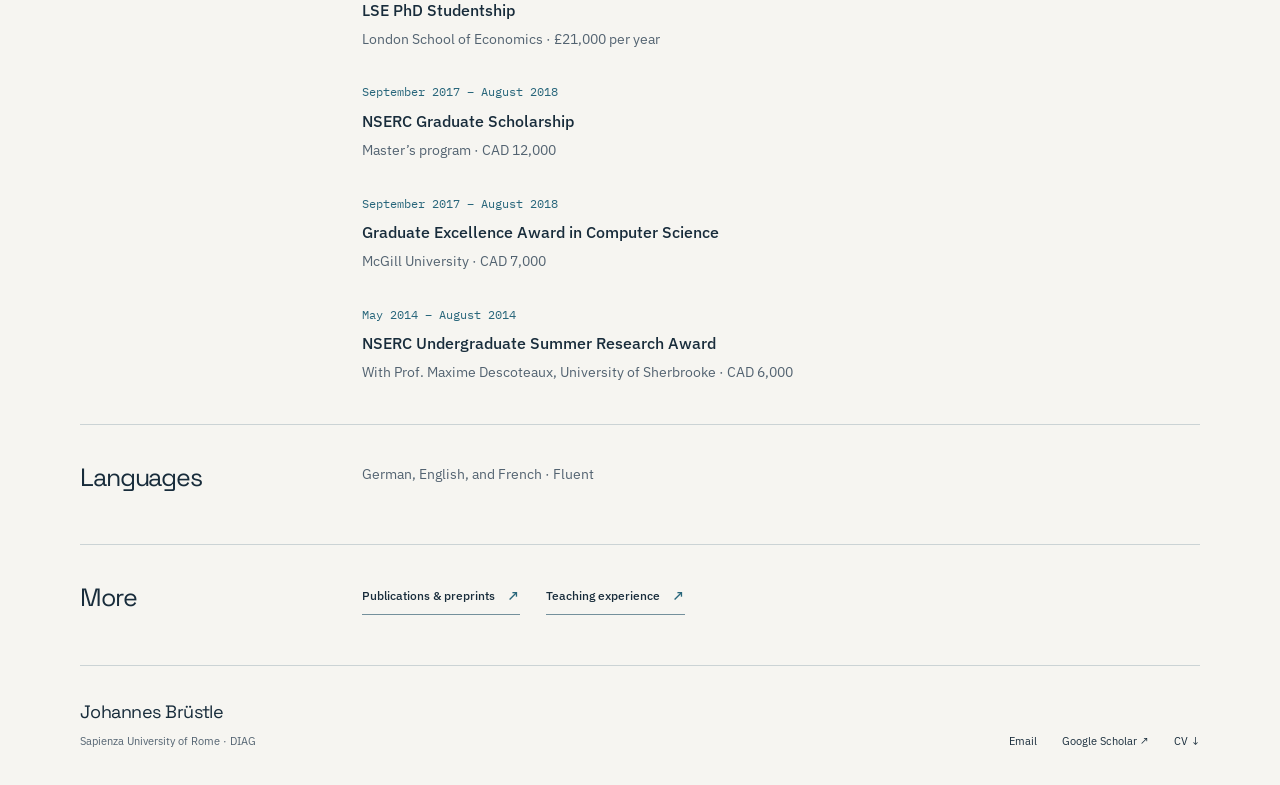
==== commit 707cfbfa: "Website" ====
--- a/cv/index.html
+++ b/cv/index.html
@@ -4,25 +4,25 @@
   <meta charset="utf-8"><meta name="viewport" content="width=device-width,initial-scale=1">
   <title>CV | Johannes Brüstle</title>
   <meta name="description" content="Academic positions, education, service, and awards of Johannes Brüstle. Download the full curriculum vitae.">
-  <meta name="theme-color" content="#0c141f">
+  <meta name="theme-color" content="#f6f5f1">
   <meta property="og:title" content="CV | Johannes Brüstle">
   <meta property="og:description" content="Academic positions, education, service, and awards of Johannes Brüstle. Download the full curriculum vitae.">
   <meta property="og:type" content="website">
   <meta property="og:url" content="https://jbrustle01.github.io/cv/">
   <link rel="canonical" href="https://jbrustle01.github.io/cv/">
   <link rel="icon" type="image/svg+xml" href="../assets/favicon.svg">
-  <script src="../assets/theme.js?v=themes-1"></script>
-  <link rel="stylesheet" href="../assets/style.css?v=themes-1">
+  <script src="../assets/theme.js?v=themes-2"></script>
+  <link rel="stylesheet" href="../assets/style.css?v=headings-2">
   <script src="../assets/site.js?v=academic-1" defer></script>
 </head>
 <body>
   <a class="skip" href="#main">Skip to content</a>
   <header class="site-header wrap">
     <a class="brand" href="../" aria-label="Johannes Brüstle — home"><span class="monogram" aria-hidden="true">JB</span><span>Johannes Brüstle</span></a>
-    <div class="header-controls"><nav class="site-nav" aria-label="Main navigation"><a href="../">About</a><a href="../research/">Research</a><a href="../teaching/">Teaching</a><a href="../cv/" aria-current="page">CV</a></nav><button type="button" class="theme-toggle" data-theme-toggle aria-label="Switch to light mode" hidden><svg data-theme-icon viewBox="0 0 24 24" aria-hidden="true"><circle cx="12" cy="12" r="3.75"/><path d="M12 2v2m0 16v2M2 12h2m16 0h2M4.93 4.93l1.42 1.42m11.3 11.3 1.42 1.42M4.93 19.07l1.42-1.42m11.3-11.3 1.42-1.42"/></svg><span data-theme-label>Light mode</span></button></div>
+    <div class="header-controls"><nav class="site-nav" aria-label="Main navigation"><a href="../">About</a><a href="../research/">Research</a><a href="../teaching/">Teaching</a><a href="../cv/" aria-current="page">CV</a></nav><button type="button" class="theme-toggle" data-theme-toggle aria-label="Switch to dark mode" hidden><svg data-theme-icon viewBox="0 0 24 24" aria-hidden="true"><path d="M20.3 14.25A8.5 8.5 0 0 1 9.75 3.7a8.5 8.5 0 1 0 10.55 10.55Z"/></svg><span data-theme-label>Dark mode</span></button></div>
   </header>
   <main id="main" class="wrap">
-<header class="page-head"><p class="eyebrow">Curriculum vitae</p><h1>Academic background.</h1><p class="lede">Positions, education, service, and awards.</p><div class="link-row"><a class="cv-download" href="../assets/johannes-brustle-cv.pdf">Download full CV <span class="arrow" aria-hidden="true">↓</span></a><span class="quiet small">PDF · October 2026</span></div></header>
+<header class="page-head"><p class="eyebrow">Curriculum vitae</p><h1 class="page-title">Academic background</h1><p class="lede">Positions, education, service, and awards.</p><div class="link-row"><a class="cv-download" href="../assets/johannes-brustle-cv.pdf">Download full CV <span class="arrow" aria-hidden="true">↓</span></a><span class="quiet small">PDF · October 2026</span></div></header>
 <section class="cv-section" aria-labelledby="positions-title"><h2 id="positions-title">Academic positions</h2><div class="cv-items"><article class="cv-entry"><p class="date">May 2025 – May 2028</p><h3>Fixed-term assistant professor (RTDA)</h3><p>Sapienza University of Rome · DIAG</p></article><article class="cv-entry"><p class="date">May 2024 – May 2025</p><h3>Postdoctoral researcher</h3><p>Sapienza University of Rome</p></article></div></section>
 <section class="cv-section" aria-labelledby="education-title"><h2 id="education-title">Education</h2><div class="cv-items"><article class="cv-entry"><p class="date">2020 – 2024</p><h3>PhD in Mathematics</h3><p>London School of Economics<br>Advisors: Paul Dütting and László Végh</p></article><article class="cv-entry"><p class="date">September 2017 – December 2019</p><h3>MSc in Computer Science</h3><p>McGill University<br>Advisors: Yang Cai and Adrian Vetta</p></article><article class="cv-entry"><p class="date">September 2013 – May 2017</p><h3>BSc in Joint Honours Mathematics and Computer Science</h3><p>McGill University</p></article></div></section>
 <section class="cv-section" aria-labelledby="service-title"><h2 id="service-title">Academic service</h2><ul class="compact-list"><li><strong>EC 2026</strong> · Program committee</li><li><strong>NeurIPS 2025</strong> · Program committee</li><li><strong>Mathematics of Operations Research, 2025</strong> · Reviewer</li><li><strong>WINE 2024</strong> · Program committee</li><li><strong>EC 2023</strong> · Program committee</li><li><strong>SODA 2023</strong> · Reviewer</li><li><strong>ACM Transactions on Economics and Computation, 2022</strong> · Reviewer</li><li><strong>Learning with Strategic Agents Workshop, 2022</strong> · Program committee</li></ul></section>
--- a/assets/style.css
+++ b/assets/style.css
@@ -1,7 +1,40 @@
 @import url('https://fonts.googleapis.com/css2?family=IBM+Plex+Mono:wght@400;500&family=IBM+Plex+Sans:wght@400;450;500;600&family=Space+Grotesk:wght@400;500&display=swap');
 
-/* Keep the original dark palette by default, including without JavaScript. */
+/* Light is the default, including without JavaScript. */
 :root {
+  color-scheme: light;
+  --bg: #f6f5f1;
+  --surface: #ffffff;
+  --text: #182c3b;
+  --muted: #536371;
+  --accent: #28667b;
+  --line: #cbd3d5;
+  --glow: #e6eef0;
+  --grid: #46607816;
+  --intro: #415564;
+  --intro-original: #415564;
+  --lede-original: #415564;
+  --strong-muted: #2c414e;
+  --compact-text: #415564;
+  --venue: #416777;
+  --link-rule: #74909c;
+  --link-rule-original: #74909c;
+  --paper-link-rule: #74909c;
+  --intro-rule: #8ba2ac;
+  --intro-rule-original: #8ba2ac;
+  --monogram-rule: #78939f;
+  --control-bg: #e1eaed;
+  --control-bg-original: #e1eaed;
+  --control-rule-original: #74909c;
+  --control-hover: #e5edef;
+  --search-rule: #8296a0;
+  --selection-bg: #28667b;
+  --selection-text: #ffffff;
+  --display: 'Space Grotesk',-apple-system,BlinkMacSystemFont,'Segoe UI',sans-serif;
+  --mono: 'IBM Plex Mono',monospace;
+  --sans: 'IBM Plex Sans',-apple-system,BlinkMacSystemFont,'Segoe UI',sans-serif;
+}
+:root[data-theme="dark"] {
   color-scheme: dark;
   --bg: #0c141f;
   --surface: #111e2b;
@@ -30,47 +63,14 @@
   --search-rule: #647177;
   --selection-bg: #95cbdc;
   --selection-text: #0c141f;
-  --display: 'Space Grotesk',-apple-system,BlinkMacSystemFont,'Segoe UI',sans-serif;
-  --mono: 'IBM Plex Mono',monospace;
-  --sans: 'IBM Plex Sans',-apple-system,BlinkMacSystemFont,'Segoe UI',sans-serif;
-}
-:root[data-theme="light"] {
-  color-scheme: light;
-  --bg: #f6f5f1;
-  --surface: #ffffff;
-  --text: #182c3b;
-  --muted: #536371;
-  --accent: #28667b;
-  --line: #cbd3d5;
-  --glow: #e6eef0;
-  --grid: #46607816;
-  --intro: #415564;
-  --intro-original: #415564;
-  --lede-original: #415564;
-  --strong-muted: #2c414e;
-  --compact-text: #415564;
-  --venue: #416777;
-  --link-rule: #74909c;
-  --link-rule-original: #74909c;
-  --paper-link-rule: #74909c;
-  --intro-rule: #8ba2ac;
-  --intro-rule-original: #8ba2ac;
-  --monogram-rule: #78939f;
-  --control-bg: #e1eaed;
-  --control-bg-original: #e1eaed;
-  --control-rule-original: #74909c;
-  --control-hover: #e5edef;
-  --search-rule: #8296a0;
-  --selection-bg: #28667b;
-  --selection-text: #ffffff;
-}
-*{box-sizing:border-box}html{scroll-behavior:smooth;scroll-padding-top:2rem}body{margin:0;background:var(--bg);color:var(--text);font:16px/1.7 var(--sans);-webkit-font-smoothing:antialiased}a{color:inherit;text-decoration:none;text-underline-offset:5px}a:hover{color:var(--accent)}button,input{font:inherit}button,a,input{touch-action:manipulation}:focus-visible{outline:2px solid var(--accent);outline-offset:6px}::selection{background:var(--selection-bg);color:var(--selection-text)}p{margin:0 0 1.25rem}h1,h2,h3{font-weight:400;margin:0;line-height:1.15}h1,h2{font-family:var(--display)}h1{font-size:clamp(3.2rem,6vw,5.5rem);letter-spacing:-.025em}h2{font-size:clamp(2rem,3.5vw,2.8rem);letter-spacing:-.02em}h3{font-size:1.2rem;font-weight:500}small{font-size:.8rem}.wrap{width:min(1120px,calc(100% - 96px));margin-inline:auto}.skip{position:absolute;left:24px;top:-100px;background:var(--text);color:var(--bg);padding:12px;z-index:5}.skip:focus{top:12px}.site-header{height:110px;display:flex;justify-content:space-between;align-items:center;border-bottom:1px solid var(--line);gap:30px}.brand{display:flex;align-items:center;gap:14px;font-size:15px;letter-spacing:.015em;white-space:nowrap}.monogram{font-family:var(--display);font-size:26px;width:38px;height:38px;border:1px solid var(--link-rule-original);display:grid;place-items:center;color:var(--accent);line-height:1}.site-nav{display:flex;gap:32px;align-items:center;font-size:14px}.site-nav a{padding:10px 0;position:relative;color:var(--muted)}.site-nav a:hover,.site-nav a[aria-current=page]{color:var(--text)}.site-nav a[aria-current=page]:after{content:'';height:2px;background:var(--accent);position:absolute;bottom:0;left:0;right:0}.eyebrow{text-transform:uppercase;letter-spacing:.19em;font-size:11px;font-weight:600;color:var(--accent);margin-bottom:25px}.hero{display:grid;grid-template-columns:1fr 300px;gap:88px;padding:75px 0 70px;align-items:start}.hero h1{font-size:clamp(4.4rem,7.7vw,7.1rem);line-height:.98;margin-bottom:32px;letter-spacing:-.035em}.hero .intro{font-size:18px;line-height:1.85;max-width:650px;color:var(--intro-original)}.hero .intro a{text-decoration:underline;text-decoration-color:var(--intro-rule-original)}.hero .intro strong{color:var(--text);font-weight:500}.link-row{display:flex;flex-wrap:wrap;gap:26px;align-items:center;margin-top:29px;font-size:13px;font-weight:500}.text-link{display:inline-flex;align-items:center;gap:12px;border-bottom:1px solid var(--link-rule-original);padding-bottom:5px}.arrow{font-size:17px;color:var(--accent)}.aside{border-top:1px solid var(--accent);margin-top:8px;padding-top:24px}.aside-label{color:var(--muted);font-size:11px;text-transform:uppercase;letter-spacing:.16em;margin:0 0 26px}.areas{padding:0;margin:0;list-style:none}.areas li{border-bottom:1px solid var(--line);padding:19px 0;display:flex;gap:19px;line-height:1.45;font-size:15px}.areas li:first-child{padding-top:0}.areas .number{font-size:11px;color:var(--accent);padding-top:2px;font-variant-numeric:tabular-nums}.aside-note{margin-top:25px;font-size:12px;color:var(--muted);line-height:1.8}.portrait{width:100%;aspect-ratio:4/5;object-fit:cover;margin:0 0 28px;filter:grayscale(100%)}.section{padding:48px 0 58px;border-top:1px solid var(--line)}.section-heading{display:flex;justify-content:space-between;align-items:center;gap:24px;margin-bottom:22px}.section-heading .text-link{font-size:12px;white-space:nowrap}.paper{display:grid;grid-template-columns:100px 1fr;gap:26px;padding:29px 0;border-bottom:1px solid var(--line)}.paper:last-child{border-bottom:none}.paper-year{font-size:13px;color:var(--accent);font-variant-numeric:tabular-nums;padding-top:4px}.paper h3{font-size:20px;line-height:1.45;font-weight:450;margin-bottom:9px;max-width:820px}.paper h3 a:hover{text-decoration:underline}.authors{color:var(--muted);font-size:13px;line-height:1.8;margin:0 0 7px}.authors strong{font-weight:500;color:var(--strong-muted)}.venue{font-size:12px;color:var(--venue);line-height:1.7;margin:0}.paper-links{display:flex;flex-wrap:wrap;gap:22px;margin-top:11px;font-size:12px}.paper-links a{border-bottom:1px solid var(--paper-link-rule);line-height:1.8}.paper-links span{color:var(--muted)}.two-column{display:grid;grid-template-columns:1fr 1fr;gap:85px}.quiet{color:var(--muted)}.small{font-size:14px}.timeline{padding:0;margin:27px 0 0;list-style:none}.timeline li{padding:0 0 25px 20px;border-left:1px solid var(--line);position:relative}.timeline li:before{content:'';width:5px;height:5px;position:absolute;top:8px;left:-3px;background:var(--accent)}.timeline li:last-child{padding-bottom:0}.timeline .date{display:block;font-size:11px;color:var(--accent);margin-bottom:5px;letter-spacing:.03em}.timeline .title{display:block;font-size:14px;color:var(--text);line-height:1.7}.timeline .detail{display:block;color:var(--muted);font-size:13px}.page-head{padding:63px 0 43px}.page-head .eyebrow{margin-bottom:20px}.page-head h1{margin-bottom:25px}.page-head .lede{color:var(--lede-original);font-size:17px;max-width:780px;line-height:1.9}.page-head .link-row{margin-top:22px}.research-tools{display:flex;align-items:center;justify-content:space-between;gap:24px;padding:20px 0;border-top:1px solid var(--line);border-bottom:1px solid var(--line);margin-bottom:36px}.filters{display:flex;gap:8px;flex-wrap:wrap}.filter{background:none;color:var(--muted);padding:8px 14px;border:1px solid transparent;cursor:pointer;font-size:12px;line-height:1.7}.filter[aria-pressed=true]{border-color:var(--control-rule-original);background:var(--control-bg-original);color:var(--text)}.filter:hover{color:var(--text);border-color:var(--paper-link-rule)}.search{display:flex;align-items:center;gap:10px;border-bottom:1px solid var(--search-rule);padding:7px 1px;min-width:240px}.search input{background:none;border:0;min-width:0;width:100%;color:var(--text);font-size:12px;padding:3px 0;outline-offset:4px}.search input::placeholder{color:var(--muted)}.search svg{width:15px;height:15px;flex-shrink:0;color:var(--muted)}.research-group{padding-bottom:40px}.research-group h2{font-size:31px}.group-title{display:flex;gap:16px;align-items:center}.count{font-family:var(--sans);font-size:11px;color:var(--muted);border:1px solid var(--line);min-width:23px;height:23px;display:grid;place-items:center}.empty{color:var(--muted);padding:30px 0 80px}.sr-only{position:absolute;width:1px;height:1px;padding:0;margin:-1px;overflow:hidden;clip:rect(0,0,0,0);white-space:nowrap;border:0}[hidden]{display:none!important}.cv-section{border-top:1px solid var(--line);display:grid;grid-template-columns:240px 1fr;gap:42px;padding:38px 0}.cv-section h2{font-size:30px}.cv-items{display:grid;gap:29px}.cv-entry h3{font-size:16px;margin:0 0 5px;line-height:1.5}.cv-entry p{font-size:14px;color:var(--muted);margin:0;line-height:1.85}.cv-entry .date{font-size:12px;color:var(--accent);margin:0 0 5px}.compact-list{list-style:none;padding:0;margin:0}.compact-list li{padding:8px 0;color:var(--compact-text);font-size:14px}.compact-list li:first-child{padding-top:0}.compact-list strong{color:var(--text);font-weight:500}.cv-download{border:1px solid var(--link-rule-original);padding:10px 18px;display:inline-flex;gap:18px;align-items:center;color:var(--text);font-size:13px}.cv-download:hover{background:var(--control-hover)}.course{display:grid;grid-template-columns:240px 1fr;gap:42px;padding:37px 0 48px;border-top:1px solid var(--line)}.course-meta{color:var(--muted);font-size:13px}.course-meta strong{color:var(--accent);font-weight:400;display:block;margin-bottom:9px}.course h2{margin-bottom:20px;font-size:35px}.course p{color:var(--muted);font-size:15px;max-width:640px}.site-footer{border-top:1px solid var(--line);padding:31px 0 35px;display:flex;justify-content:space-between;gap:24px;align-items:flex-end;margin-top:20px}.footer-name{font-family:var(--display);font-size:22px;margin-bottom:4px}.footer-detail{font-size:11px;color:var(--muted);margin:0}.footer-links{display:flex;gap:25px;font-size:12px}.contact-strip{display:flex;justify-content:space-between;gap:30px;align-items:center}.contact-strip h2{font-size:34px;margin-bottom:14px}.contact-strip p{font-size:14px;color:var(--muted);margin:0}.contact-strip .text-link{font-size:15px}.not-found{min-height:65vh}.not-found h1{margin-bottom:25px}.no-js .research-tools{display:none}
+}
+*{box-sizing:border-box}html{scroll-behavior:smooth;scroll-padding-top:2rem}body{margin:0;background:var(--bg);color:var(--text);font:16px/1.7 var(--sans);-webkit-font-smoothing:antialiased}a{color:inherit;text-decoration:none;text-underline-offset:5px}a:hover{color:var(--accent)}button,input{font:inherit}button,a,input{touch-action:manipulation}:focus-visible{outline:2px solid var(--accent);outline-offset:6px}::selection{background:var(--selection-bg);color:var(--selection-text)}p{margin:0 0 1.25rem}h1,h2,h3{font-weight:400;margin:0;line-height:1.15}h1,h2{font-family:var(--display)}h1{font-size:clamp(3.2rem,6vw,5.5rem);letter-spacing:-.025em}h2{font-size:clamp(2rem,3.5vw,2.8rem);letter-spacing:-.02em}h3{font-size:1.2rem;font-weight:500}small{font-size:.8rem}.wrap{width:min(1120px,calc(100% - 96px));margin-inline:auto}.skip{position:absolute;left:24px;top:-100px;background:var(--text);color:var(--bg);padding:12px;z-index:5}.skip:focus{top:12px}.site-header{height:110px;display:flex;justify-content:space-between;align-items:center;border-bottom:1px solid var(--line);gap:30px}.brand{display:flex;align-items:center;gap:14px;font-size:15px;letter-spacing:.015em;white-space:nowrap}.monogram{font-family:var(--display);font-size:26px;width:38px;height:38px;border:1px solid var(--link-rule-original);display:grid;place-items:center;color:var(--accent);line-height:1}.site-nav{display:flex;gap:32px;align-items:center;font-size:14px}.site-nav a{padding:10px 0;position:relative;color:var(--muted)}.site-nav a:hover,.site-nav a[aria-current=page]{color:var(--text)}.site-nav a[aria-current=page]:after{content:'';height:2px;background:var(--accent);position:absolute;bottom:0;left:0;right:0}.eyebrow{text-transform:uppercase;letter-spacing:.19em;font-size:11px;font-weight:600;color:var(--accent);margin-bottom:25px}.hero{display:grid;grid-template-columns:1fr 300px;gap:88px;padding:75px 0 70px;align-items:start}.hero .intro{font-size:18px;line-height:1.85;max-width:650px;color:var(--intro-original)}.hero .intro a{text-decoration:underline;text-decoration-color:var(--intro-rule-original)}.hero .intro strong{color:var(--text);font-weight:500}.link-row{display:flex;flex-wrap:wrap;gap:26px;align-items:center;margin-top:29px;font-size:13px;font-weight:500}.text-link{display:inline-flex;align-items:center;gap:12px;border-bottom:1px solid var(--link-rule-original);padding-bottom:5px}.arrow{font-size:17px;color:var(--accent)}.aside{border-top:1px solid var(--accent);margin-top:8px;padding-top:24px}.aside-label{color:var(--muted);font-size:11px;text-transform:uppercase;letter-spacing:.16em;margin:0 0 26px}.areas{padding:0;margin:0;list-style:none}.areas li{border-bottom:1px solid var(--line);padding:19px 0;display:flex;gap:19px;line-height:1.45;font-size:15px}.areas li:first-child{padding-top:0}.areas .number{font-size:11px;color:var(--accent);padding-top:2px;font-variant-numeric:tabular-nums}.aside-note{margin-top:25px;font-size:12px;color:var(--muted);line-height:1.8}.portrait{width:100%;aspect-ratio:4/5;object-fit:cover;margin:0 0 28px;filter:grayscale(100%)}.section{padding:48px 0 58px;border-top:1px solid var(--line)}.section-heading{display:flex;justify-content:space-between;align-items:center;gap:24px;margin-bottom:22px}.section-heading .text-link{font-size:12px;white-space:nowrap}.paper{display:grid;grid-template-columns:100px 1fr;gap:26px;padding:29px 0;border-bottom:1px solid var(--line)}.paper:last-child{border-bottom:none}.paper-year{font-size:13px;color:var(--accent);font-variant-numeric:tabular-nums;padding-top:4px}.paper h3{font-size:20px;line-height:1.45;font-weight:450;margin-bottom:9px;max-width:820px}.paper h3 a:hover{text-decoration:underline}.authors{color:var(--muted);font-size:13px;line-height:1.8;margin:0 0 7px}.authors strong{font-weight:500;color:var(--strong-muted)}.venue{font-size:12px;color:var(--venue);line-height:1.7;margin:0}.paper-links{display:flex;flex-wrap:wrap;gap:22px;margin-top:11px;font-size:12px}.paper-links a{border-bottom:1px solid var(--paper-link-rule);line-height:1.8}.paper-links span{color:var(--muted)}.two-column{display:grid;grid-template-columns:1fr 1fr;gap:85px}.quiet{color:var(--muted)}.small{font-size:14px}.timeline{padding:0;margin:27px 0 0;list-style:none}.timeline li{padding:0 0 25px 20px;border-left:1px solid var(--line);position:relative}.timeline li:before{content:'';width:5px;height:5px;position:absolute;top:8px;left:-3px;background:var(--accent)}.timeline li:last-child{padding-bottom:0}.timeline .date{display:block;font-size:11px;color:var(--accent);margin-bottom:5px;letter-spacing:.03em}.timeline .title{display:block;font-size:14px;color:var(--text);line-height:1.7}.timeline .detail{display:block;color:var(--muted);font-size:13px}.page-head{padding:63px 0 43px}.page-head .eyebrow{margin-bottom:20px}.page-head .lede{color:var(--lede-original);font-size:17px;max-width:780px;line-height:1.9}.page-head .link-row{margin-top:22px}.research-tools{display:flex;align-items:center;justify-content:space-between;gap:24px;padding:20px 0;border-top:1px solid var(--line);border-bottom:1px solid var(--line);margin-bottom:36px}.filters{display:flex;gap:8px;flex-wrap:wrap}.filter{background:none;color:var(--muted);padding:8px 14px;border:1px solid transparent;cursor:pointer;font-size:12px;line-height:1.7}.filter[aria-pressed=true]{border-color:var(--control-rule-original);background:var(--control-bg-original);color:var(--text)}.filter:hover{color:var(--text);border-color:var(--paper-link-rule)}.search{display:flex;align-items:center;gap:10px;border-bottom:1px solid var(--search-rule);padding:7px 1px;min-width:240px}.search input{background:none;border:0;min-width:0;width:100%;color:var(--text);font-size:12px;padding:3px 0;outline-offset:4px}.search input::placeholder{color:var(--muted)}.search svg{width:15px;height:15px;flex-shrink:0;color:var(--muted)}.research-group{padding-bottom:40px}.research-group h2{font-size:31px}.group-title{display:flex;gap:16px;align-items:center}.count{font-family:var(--sans);font-size:11px;color:var(--muted);border:1px solid var(--line);min-width:23px;height:23px;display:grid;place-items:center}.empty{color:var(--muted);padding:30px 0 80px}.sr-only{position:absolute;width:1px;height:1px;padding:0;margin:-1px;overflow:hidden;clip:rect(0,0,0,0);white-space:nowrap;border:0}[hidden]{display:none!important}.cv-section{border-top:1px solid var(--line);display:grid;grid-template-columns:240px 1fr;gap:42px;padding:38px 0}.cv-section h2{font-size:30px}.cv-items{display:grid;gap:29px}.cv-entry h3{font-size:16px;margin:0 0 5px;line-height:1.5}.cv-entry p{font-size:14px;color:var(--muted);margin:0;line-height:1.85}.cv-entry .date{font-size:12px;color:var(--accent);margin:0 0 5px}.compact-list{list-style:none;padding:0;margin:0}.compact-list li{padding:8px 0;color:var(--compact-text);font-size:14px}.compact-list li:first-child{padding-top:0}.compact-list strong{color:var(--text);font-weight:500}.cv-download{border:1px solid var(--link-rule-original);padding:10px 18px;display:inline-flex;gap:18px;align-items:center;color:var(--text);font-size:13px}.cv-download:hover{background:var(--control-hover)}.course{display:grid;grid-template-columns:240px 1fr;gap:42px;padding:37px 0 48px;border-top:1px solid var(--line)}.course-meta{color:var(--muted);font-size:13px}.course-meta strong{color:var(--accent);font-weight:400;display:block;margin-bottom:9px}.course h2{margin-bottom:20px;font-size:35px}.course p{color:var(--muted);font-size:15px;max-width:640px}.site-footer{border-top:1px solid var(--line);padding:31px 0 35px;display:flex;justify-content:space-between;gap:24px;align-items:flex-end;margin-top:20px}.footer-name{font-family:var(--display);font-size:22px;margin-bottom:4px}.footer-detail{font-size:11px;color:var(--muted);margin:0}.footer-links{display:flex;gap:25px;font-size:12px}.contact-strip{display:flex;justify-content:space-between;gap:30px;align-items:center}.contact-strip h2{font-size:34px;margin-bottom:14px}.contact-strip p{font-size:14px;color:var(--muted);margin:0}.contact-strip .text-link{font-size:15px}.not-found{min-height:65vh}.not-found h1{margin-bottom:25px}.no-js .research-tools{display:none}
 @media(min-width:1500px){.wrap{width:1160px}.hero{padding-top:85px;padding-bottom:85px}}
-@media(max-width:900px){.wrap{width:calc(100% - 56px)}.hero{grid-template-columns:1fr 250px;gap:42px}.hero h1{font-size:5.6rem}.hero .intro{font-size:16px}.site-nav{gap:22px}.two-column{gap:40px}.cv-section,.course{grid-template-columns:190px 1fr;gap:28px}.research-tools{align-items:flex-start;flex-direction:column}.search{width:100%}}
-@media(max-width:760px){.hero{display:block}.hero h1{font-size:5rem}.aside{margin-top:43px}}
-@media(max-width:650px){.wrap{width:calc(100% - 40px)}.site-header{height:auto;padding:23px 0 16px;display:block}.brand{font-size:14px;gap:11px}.monogram{width:33px;height:33px;font-size:23px}.site-nav{gap:28px;margin-top:21px;font-size:12px}.site-nav a{padding:4px 0 10px}.hero{display:block;padding:44px 0 36px}.hero h1{font-size:5rem;margin-bottom:25px}.eyebrow{font-size:10px;margin-bottom:22px}.hero .intro{font-size:16px}.aside{margin-top:43px;padding-top:20px}.aside-label{margin-bottom:22px}.areas li{padding:14px 0;font-size:14px}.aside-note{display:none}.link-row{gap:22px;font-size:12px}.section{padding:33px 0 38px}.section-heading{align-items:baseline;gap:12px}.section-heading h2{font-size:31px}.section-heading .text-link{font-size:11px;gap:5px}.paper{grid-template-columns:1fr;gap:8px;padding:23px 0}.paper-year{font-size:11px;padding:0}.paper h3{font-size:18px}.authors{font-size:12px}.venue{font-size:11px}.two-column{grid-template-columns:1fr;gap:36px}.page-head{padding:42px 0 29px}.page-head h1{font-size:3.7rem}.page-head .lede{font-size:15px}.research-tools{gap:18px;padding:16px 0;margin-bottom:30px}.filter{padding:7px 11px;font-size:11px}.research-group h2{font-size:29px}.research-group{padding-bottom:32px}.cv-section,.course{grid-template-columns:1fr;gap:24px;padding:30px 0}.cv-section h2{font-size:29px}.course h2{font-size:30px}.course-meta{font-size:12px}.contact-strip{display:block}.contact-strip .text-link{margin-top:25px;font-size:14px}.site-footer{display:block;margin-top:5px;padding:25px 0}.footer-links{margin-top:21px;gap:24px}.portrait{max-width:290px}}
+@media(max-width:900px){.wrap{width:calc(100% - 56px)}.hero{grid-template-columns:1fr 250px;gap:42px}.hero .intro{font-size:16px}.site-nav{gap:22px}.two-column{gap:40px}.cv-section,.course{grid-template-columns:190px 1fr;gap:28px}.research-tools{align-items:flex-start;flex-direction:column}.search{width:100%}}
+@media(max-width:760px){.hero{display:block}.aside{margin-top:43px}}
+@media(max-width:650px){.wrap{width:calc(100% - 40px)}.site-header{height:auto;padding:23px 0 16px;display:block}.brand{font-size:14px;gap:11px}.monogram{width:33px;height:33px;font-size:23px}.site-nav{gap:28px;margin-top:21px;font-size:12px}.site-nav a{padding:4px 0 10px}.hero{display:block;padding:44px 0 36px}.eyebrow{font-size:10px;margin-bottom:22px}.hero .intro{font-size:16px}.aside{margin-top:43px;padding-top:20px}.aside-label{margin-bottom:22px}.areas li{padding:14px 0;font-size:14px}.aside-note{display:none}.link-row{gap:22px;font-size:12px}.section{padding:33px 0 38px}.section-heading{align-items:baseline;gap:12px}.section-heading h2{font-size:31px}.section-heading .text-link{font-size:11px;gap:5px}.paper{grid-template-columns:1fr;gap:8px;padding:23px 0}.paper-year{font-size:11px;padding:0}.paper h3{font-size:18px}.authors{font-size:12px}.venue{font-size:11px}.two-column{grid-template-columns:1fr;gap:36px}.page-head{padding:42px 0 29px}.page-head .lede{font-size:15px}.research-tools{gap:18px;padding:16px 0;margin-bottom:30px}.filter{padding:7px 11px;font-size:11px}.research-group h2{font-size:29px}.research-group{padding-bottom:32px}.cv-section,.course{grid-template-columns:1fr;gap:24px;padding:30px 0}.cv-section h2{font-size:29px}.course h2{font-size:30px}.course-meta{font-size:12px}.contact-strip{display:block}.contact-strip .text-link{margin-top:25px;font-size:14px}.site-footer{display:block;margin-top:5px;padding:25px 0}.footer-links{margin-top:21px;gap:24px}.portrait{max-width:290px}}
 @media(prefers-reduced-motion:reduce){html{scroll-behavior:auto}}
-@media print{body{background:white;color:#111;font-size:11pt}a{color:inherit}.wrap{width:100%}.site-header,.site-footer,.research-tools,.link-row,.aside{display:none}.hero,.page-head,.section,.cv-section{padding:15px 0}.hero{display:block}.hero h1{font-size:42pt}h1{font-size:34pt}h2{font-size:24pt}.quiet,.authors,.venue,.cv-entry p,.date,.eyebrow,.paper-year{color:#444!important}.paper,.cv-entry{break-inside:avoid}}
+@media print{body{background:white;color:#111;font-size:11pt}a{color:inherit}.wrap{width:100%}.site-header,.site-footer,.research-tools,.link-row,.aside{display:none}.hero,.page-head,.section,.cv-section{padding:15px 0}.hero{display:block}h1{font-size:34pt}h2{font-size:24pt}.quiet,.authors,.venue,.cv-entry p,.date,.eyebrow,.paper-year{color:#444!important}.paper,.cv-entry{break-inside:avoid}}
 
 /* A restrained technical character: cool ink, geometric type, precise rules. */
 body{background:radial-gradient(ellipse at 85% 0%,var(--glow) 0,transparent 600px),var(--bg)}
@@ -78,13 +78,13 @@
 .site-header{height:92px}.brand{font-weight:500;letter-spacing:0;font-size:14px}.monogram{font-family:var(--mono);font-size:14px;width:34px;height:34px;border-color:var(--monogram-rule);position:relative}.monogram:after{content:'';position:absolute;right:-3px;bottom:-3px;background:var(--bg);width:9px;height:9px;border-left:1px solid var(--accent);border-top:1px solid var(--accent)}
 .site-nav{font-size:12px;gap:34px}.site-nav a[aria-current=page]:after{height:1px}.eyebrow,.aside-label,.paper-year,.timeline .date,.cv-entry .date,.count,.course-meta strong{font-family:var(--mono);font-weight:400}.eyebrow{font-size:10px;letter-spacing:.13em}
 .hero{grid-template-columns:minmax(0,1.35fr) minmax(0,1fr);gap:44px 78px;padding:43px 0 56px;position:relative}.hero-heading{grid-column:1/-1;position:relative;border-bottom:1px solid var(--line);padding:21px 0 42px;isolation:isolate}.hero-heading:before{content:'';position:absolute;inset:-20px -16px 0 48%;background-image:linear-gradient(var(--grid) 1px,transparent 1px),linear-gradient(90deg,var(--grid) 1px,transparent 1px);background-size:42px 42px;mask-image:linear-gradient(90deg,transparent,#000);z-index:-1;pointer-events:none}.hero-heading:after{content:'';position:absolute;bottom:-1px;left:0;width:72px;height:1px;background:var(--accent)}
-.hero .eyebrow{margin-bottom:19px}.hero h1{font-family:var(--display);font-size:clamp(3.5rem,6.7vw,6.1rem);line-height:1.08;letter-spacing:-.065em;margin:0;white-space:nowrap}.research-mark{position:absolute;right:8px;bottom:26px;width:190px;height:136px;color:var(--accent);opacity:.5;z-index:-1}.hero .intro{font-size:17px;line-height:1.85;color:var(--intro)}.hero .intro a{text-decoration-color:var(--intro-rule)}.hero .link-row{margin-top:24px}.text-link{border-color:var(--link-rule);font-size:12px}.text-link .arrow{font-size:15px}
-.aside{border:0;margin:0;padding:3px 0 0 24px;border-left:1px solid var(--line)}.aside-label{font-size:10px;letter-spacing:.1em;margin-bottom:23px;color:var(--accent)}.areas{display:grid;grid-template-columns:1fr 1fr;gap:23px 24px}.areas li,.areas li:first-child{display:block;border:0;padding:0;font-size:14px;line-height:1.7}.areas .number{display:none}.aside-note{font-size:12px;line-height:1.85;margin-top:27px;max-width:290px}.section{padding:38px 0 48px}.paper{grid-template-columns:82px 1fr;gap:24px}.paper h3{font-size:20px;font-weight:450}.paper-year{font-size:11px;letter-spacing:0}.paper-links{gap:24px}.paper-links a{font-family:var(--mono);font-size:10px;border:0;color:var(--accent)}.paper-links a:hover{text-decoration:underline}.authors{font-size:13px}.venue{font-size:12px;color:var(--venue)}.section-heading .text-link{font-size:11px}.page-head h1{font-size:clamp(3rem,5.4vw,4.75rem);letter-spacing:-.065em}.page-head .lede{color:var(--intro)}.research-group h2{font-size:27px;letter-spacing:-.04em}.filter{font-family:var(--mono);font-size:10px}.filter[aria-pressed=true]{background:var(--control-bg);border-color:var(--link-rule)}.search input{font-size:12px}.cv-section h2{font-size:25px}.course h2{font-size:31px}.cv-download{font-size:12px}.contact-strip h2{font-size:30px}.footer-name{font-size:18px;letter-spacing:-.03em}.footer-detail{font-size:11px}.footer-links{font-size:11px}.timeline li:before{background:var(--accent);width:4px;height:4px}.timeline .date{font-size:10px}.site-footer{margin-top:12px}
+.hero .eyebrow{margin-bottom:19px}.research-mark{position:absolute;right:8px;bottom:26px;width:190px;height:136px;color:var(--accent);opacity:.5;z-index:-1}.hero .intro{font-size:17px;line-height:1.85;color:var(--intro)}.hero .intro a{text-decoration-color:var(--intro-rule)}.hero .link-row{margin-top:24px}.text-link{border-color:var(--link-rule);font-size:12px}.text-link .arrow{font-size:15px}
+.aside{border:0;margin:0;padding:3px 0 0 24px;border-left:1px solid var(--line)}.aside-label{font-size:10px;letter-spacing:.1em;margin-bottom:23px;color:var(--accent)}.areas{display:grid;grid-template-columns:1fr 1fr;gap:23px 24px}.areas li,.areas li:first-child{display:block;border:0;padding:0;font-size:14px;line-height:1.7}.areas .number{display:none}.aside-note{font-size:12px;line-height:1.85;margin-top:27px;max-width:290px}.section{padding:38px 0 48px}.paper{grid-template-columns:82px 1fr;gap:24px}.paper h3{font-size:20px;font-weight:450}.paper-year{font-size:11px;letter-spacing:0}.paper-links{gap:24px}.paper-links a{font-family:var(--mono);font-size:10px;border:0;color:var(--accent)}.paper-links a:hover{text-decoration:underline}.authors{font-size:13px}.venue{font-size:12px;color:var(--venue)}.section-heading .text-link{font-size:11px}.page-head .lede{color:var(--intro)}.research-group h2{font-size:27px;letter-spacing:-.04em}.filter{font-family:var(--mono);font-size:10px}.filter[aria-pressed=true]{background:var(--control-bg);border-color:var(--link-rule)}.search input{font-size:12px}.cv-section h2{font-size:25px}.course h2{font-size:31px}.cv-download{font-size:12px}.contact-strip h2{font-size:30px}.footer-name{font-size:18px;letter-spacing:-.03em}.footer-detail{font-size:11px}.footer-links{font-size:11px}.timeline li:before{background:var(--accent);width:4px;height:4px}.timeline .date{font-size:10px}.site-footer{margin-top:12px}
 @media(min-width:1500px){.hero{padding-top:55px;padding-bottom:65px}}
-@media(max-width:1050px){.hero h1{font-size:6.6vw}.research-mark{width:135px;opacity:.3}.hero{gap:35px 42px}.areas{grid-template-columns:1fr;gap:13px}.areas li br{display:none}.aside-note{margin-top:18px}}
-@media(max-width:760px){.hero{display:block;padding-top:30px}.hero-heading{padding:15px 0 30px;margin-bottom:30px}.hero h1{font-size:clamp(2.85rem,8.7vw,4.7rem);white-space:normal;letter-spacing:-.06em}.hero .intro{font-size:16px}.research-mark{display:none}.aside{margin-top:34px;padding:22px 0 0;border-left:0;border-top:1px solid var(--line)}.areas{grid-template-columns:1fr 1fr;gap:18px 28px}.areas li{font-size:13px}.aside-note{display:block;max-width:100%}.hero-heading:before{left:30%;opacity:.65}.site-header{height:auto}.paper{grid-template-columns:1fr;gap:8px}.page-head h1{font-size:clamp(2.7rem,8vw,3.75rem)}.section-heading h2{font-size:27px}.research-group h2{font-size:25px}.cv-section h2{font-size:25px}}
-@media(max-width:400px){.hero h1{font-size:2.9rem}.hero .eyebrow{font-size:9px;letter-spacing:.04em}.site-nav{gap:27px}.areas{gap:17px}.section-heading .text-link{font-size:10px}.section-heading h2{font-size:25px}.paper h3{font-size:18px}}
-@media print{body{background:white}.hero-heading:before,.hero-heading:after,.research-mark{display:none}.hero h1{font-size:36pt;white-space:normal}.hero-heading{padding:0 0 18px}.hero .intro{color:#333}.page-head h1{font-size:30pt}.venue{color:#444}}
+@media(max-width:1050px){.research-mark{width:135px;opacity:.3}.hero{gap:35px 42px}.areas{grid-template-columns:1fr;gap:13px}.areas li br{display:none}.aside-note{margin-top:18px}}
+@media(max-width:760px){.hero{display:block;padding-top:30px}.hero-heading{padding:15px 0 30px;margin-bottom:30px}.hero .intro{font-size:16px}.research-mark{display:none}.aside{margin-top:34px;padding:22px 0 0;border-left:0;border-top:1px solid var(--line)}.areas{grid-template-columns:1fr 1fr;gap:18px 28px}.areas li{font-size:13px}.aside-note{display:block;max-width:100%}.hero-heading:before{left:30%;opacity:.65}.site-header{height:auto}.paper{grid-template-columns:1fr;gap:8px}.section-heading h2{font-size:27px}.research-group h2{font-size:25px}.cv-section h2{font-size:25px}}
+@media(max-width:400px){.hero .eyebrow{font-size:9px;letter-spacing:.04em}.site-nav{gap:27px}.areas{gap:17px}.section-heading .text-link{font-size:10px}.section-heading h2{font-size:25px}.paper h3{font-size:18px}}
+@media print{body{background:white}.hero-heading:before,.hero-heading:after,.research-mark{display:none}.hero-heading{padding:0 0 18px}.hero .intro{color:#333}.venue{color:#444}}
 
 /* Shared navigation: the theme action stays visible and reachable on small screens. */
 .header-controls {
@@ -159,7 +159,7 @@
   .theme-toggle { padding-inline: 9px; gap: 6px; }
 }
 @media print {
-  :root, :root[data-theme="light"] {
+  :root, :root[data-theme] {
     color-scheme: light;
     --bg: #fff;
     --surface: #fff;
@@ -178,3 +178,38 @@
   .site-header, .theme-toggle { display: none; }
   .page-head .lede, .compact-list li, .course p, .course-meta { color: #444; }
 }
+
+/* One title scale and starting position across every page. */
+.hero { padding-top: 0; }
+.hero-heading, .page-head { padding-top: 64px; }
+.hero .eyebrow, .page-head .eyebrow {
+  margin: 0 0 20px;
+  font-size: 10px;
+  line-height: 1.7;
+  letter-spacing: .13em;
+}
+.page-title {
+  margin: 0;
+  font-family: var(--display);
+  font-size: clamp(3rem, 5.4vw, 4.75rem);
+  font-weight: 400;
+  line-height: 1.08;
+  letter-spacing: -.065em;
+  text-transform: none;
+  white-space: normal;
+}
+.page-head .page-title { margin-bottom: 25px; }
+@media (max-width: 760px) {
+  .hero-heading, .page-head { padding-top: 42px; }
+  .page-title { font-size: clamp(2.5rem, 8vw, 3.75rem); }
+}
+@media (max-width: 400px) {
+  .hero .eyebrow, .page-head .eyebrow {
+    font-size: 9px;
+    letter-spacing: .04em;
+  }
+}
+@media print {
+  .hero-heading, .page-head { padding-top: 15px; }
+  .page-title { font-size: 30pt; }
+}
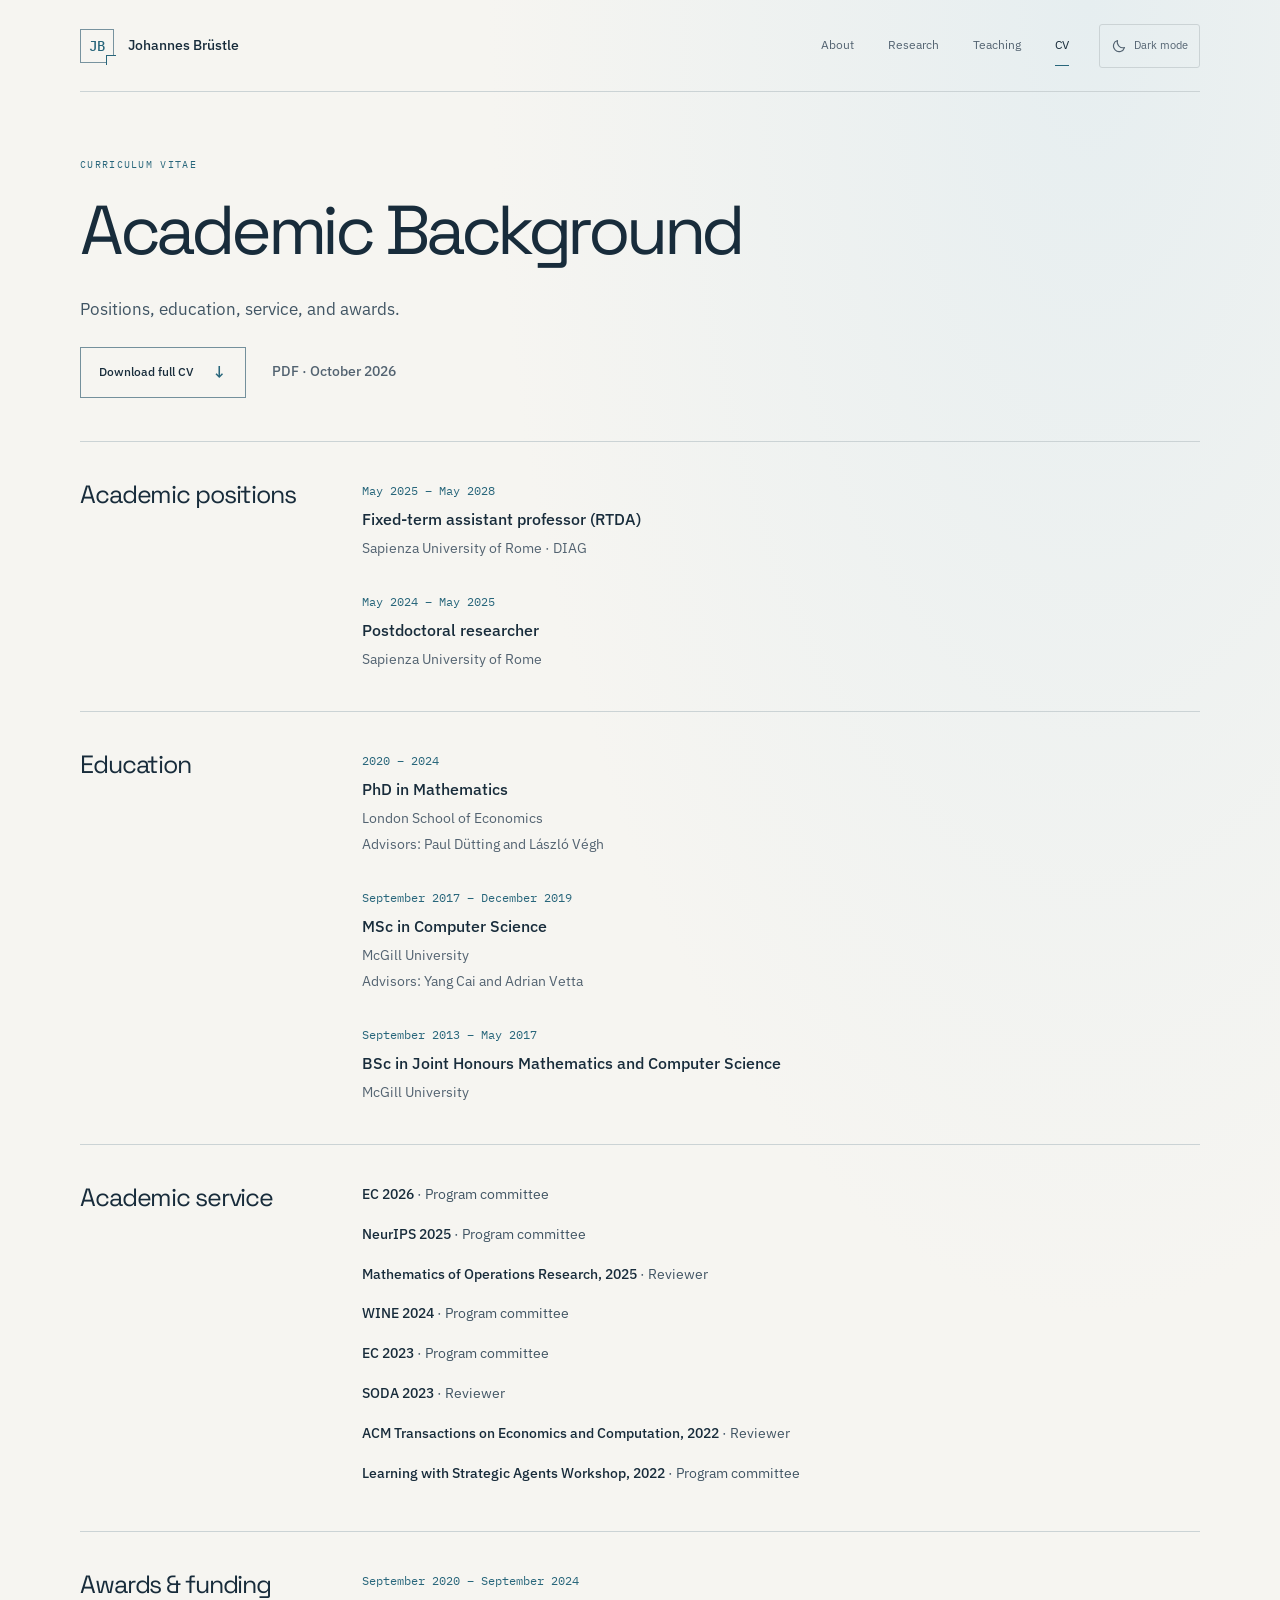
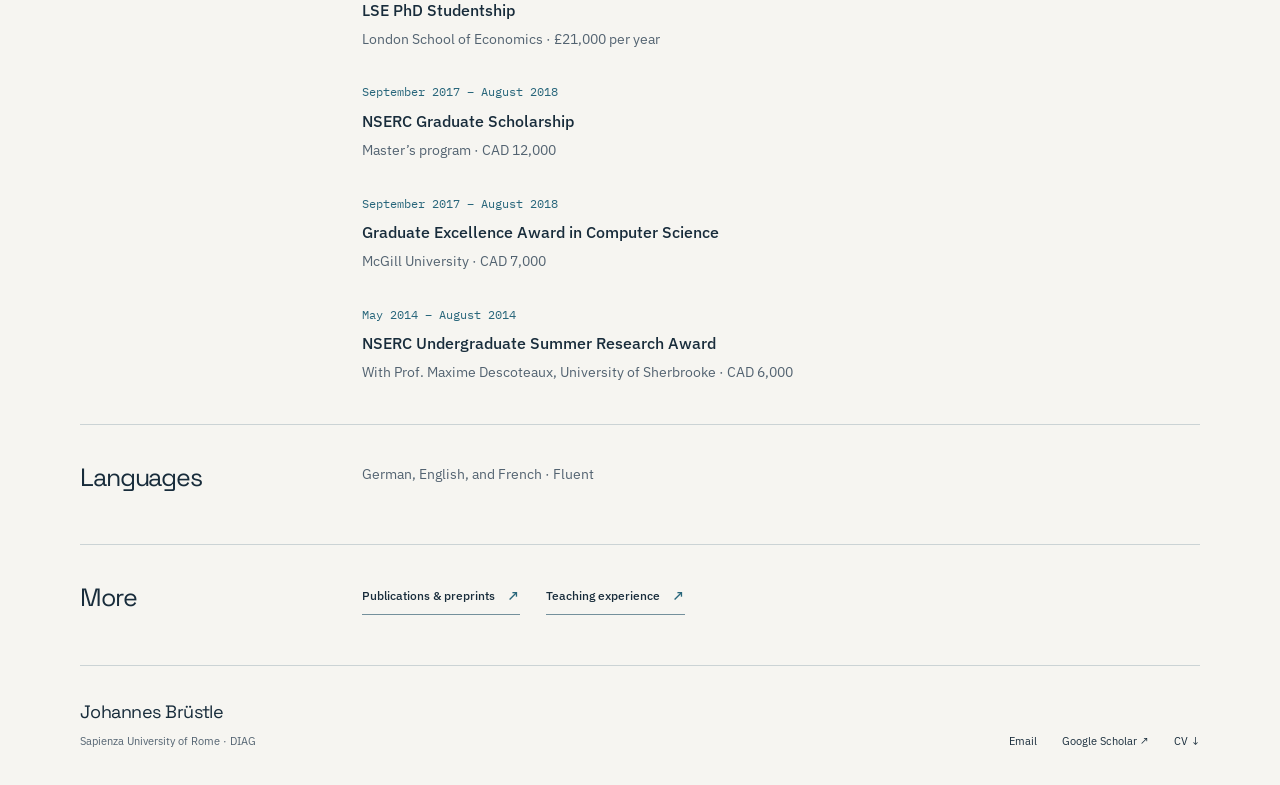
==== commit 96efbaf0: "Website" ====
--- a/cv/index.html
+++ b/cv/index.html
@@ -12,7 +12,7 @@
   <link rel="canonical" href="https://jbrustle01.github.io/cv/">
   <link rel="icon" type="image/svg+xml" href="../assets/favicon.svg">
   <script src="../assets/theme.js?v=themes-2"></script>
-  <link rel="stylesheet" href="../assets/style.css?v=headings-2">
+  <link rel="stylesheet" href="../assets/style.css?v=headings-3">
   <script src="../assets/site.js?v=academic-1" defer></script>
 </head>
 <body>
@@ -22,7 +22,7 @@
     <div class="header-controls"><nav class="site-nav" aria-label="Main navigation"><a href="../">About</a><a href="../research/">Research</a><a href="../teaching/">Teaching</a><a href="../cv/" aria-current="page">CV</a></nav><button type="button" class="theme-toggle" data-theme-toggle aria-label="Switch to dark mode" hidden><svg data-theme-icon viewBox="0 0 24 24" aria-hidden="true"><path d="M20.3 14.25A8.5 8.5 0 0 1 9.75 3.7a8.5 8.5 0 1 0 10.55 10.55Z"/></svg><span data-theme-label>Dark mode</span></button></div>
   </header>
   <main id="main" class="wrap">
-<header class="page-head"><p class="eyebrow">Curriculum vitae</p><h1 class="page-title">Academic background</h1><p class="lede">Positions, education, service, and awards.</p><div class="link-row"><a class="cv-download" href="../assets/johannes-brustle-cv.pdf">Download full CV <span class="arrow" aria-hidden="true">↓</span></a><span class="quiet small">PDF · October 2026</span></div></header>
+<header class="page-head"><p class="eyebrow">Curriculum vitae</p><h1 class="page-title">Academic Background</h1><p class="lede">Positions, education, service, and awards.</p><div class="link-row"><a class="cv-download" href="../assets/johannes-brustle-cv.pdf">Download full CV <span class="arrow" aria-hidden="true">↓</span></a><span class="quiet small">PDF · October 2026</span></div></header>
 <section class="cv-section" aria-labelledby="positions-title"><h2 id="positions-title">Academic positions</h2><div class="cv-items"><article class="cv-entry"><p class="date">May 2025 – May 2028</p><h3>Fixed-term assistant professor (RTDA)</h3><p>Sapienza University of Rome · DIAG</p></article><article class="cv-entry"><p class="date">May 2024 – May 2025</p><h3>Postdoctoral researcher</h3><p>Sapienza University of Rome</p></article></div></section>
 <section class="cv-section" aria-labelledby="education-title"><h2 id="education-title">Education</h2><div class="cv-items"><article class="cv-entry"><p class="date">2020 – 2024</p><h3>PhD in Mathematics</h3><p>London School of Economics<br>Advisors: Paul Dütting and László Végh</p></article><article class="cv-entry"><p class="date">September 2017 – December 2019</p><h3>MSc in Computer Science</h3><p>McGill University<br>Advisors: Yang Cai and Adrian Vetta</p></article><article class="cv-entry"><p class="date">September 2013 – May 2017</p><h3>BSc in Joint Honours Mathematics and Computer Science</h3><p>McGill University</p></article></div></section>
 <section class="cv-section" aria-labelledby="service-title"><h2 id="service-title">Academic service</h2><ul class="compact-list"><li><strong>EC 2026</strong> · Program committee</li><li><strong>NeurIPS 2025</strong> · Program committee</li><li><strong>Mathematics of Operations Research, 2025</strong> · Reviewer</li><li><strong>WINE 2024</strong> · Program committee</li><li><strong>EC 2023</strong> · Program committee</li><li><strong>SODA 2023</strong> · Reviewer</li><li><strong>ACM Transactions on Economics and Computation, 2022</strong> · Reviewer</li><li><strong>Learning with Strategic Agents Workshop, 2022</strong> · Program committee</li></ul></section>
--- a/assets/style.css
+++ b/assets/style.css
@@ -64,7 +64,7 @@
   --selection-bg: #95cbdc;
   --selection-text: #0c141f;
 }
-*{box-sizing:border-box}html{scroll-behavior:smooth;scroll-padding-top:2rem}body{margin:0;background:var(--bg);color:var(--text);font:16px/1.7 var(--sans);-webkit-font-smoothing:antialiased}a{color:inherit;text-decoration:none;text-underline-offset:5px}a:hover{color:var(--accent)}button,input{font:inherit}button,a,input{touch-action:manipulation}:focus-visible{outline:2px solid var(--accent);outline-offset:6px}::selection{background:var(--selection-bg);color:var(--selection-text)}p{margin:0 0 1.25rem}h1,h2,h3{font-weight:400;margin:0;line-height:1.15}h1,h2{font-family:var(--display)}h1{font-size:clamp(3.2rem,6vw,5.5rem);letter-spacing:-.025em}h2{font-size:clamp(2rem,3.5vw,2.8rem);letter-spacing:-.02em}h3{font-size:1.2rem;font-weight:500}small{font-size:.8rem}.wrap{width:min(1120px,calc(100% - 96px));margin-inline:auto}.skip{position:absolute;left:24px;top:-100px;background:var(--text);color:var(--bg);padding:12px;z-index:5}.skip:focus{top:12px}.site-header{height:110px;display:flex;justify-content:space-between;align-items:center;border-bottom:1px solid var(--line);gap:30px}.brand{display:flex;align-items:center;gap:14px;font-size:15px;letter-spacing:.015em;white-space:nowrap}.monogram{font-family:var(--display);font-size:26px;width:38px;height:38px;border:1px solid var(--link-rule-original);display:grid;place-items:center;color:var(--accent);line-height:1}.site-nav{display:flex;gap:32px;align-items:center;font-size:14px}.site-nav a{padding:10px 0;position:relative;color:var(--muted)}.site-nav a:hover,.site-nav a[aria-current=page]{color:var(--text)}.site-nav a[aria-current=page]:after{content:'';height:2px;background:var(--accent);position:absolute;bottom:0;left:0;right:0}.eyebrow{text-transform:uppercase;letter-spacing:.19em;font-size:11px;font-weight:600;color:var(--accent);margin-bottom:25px}.hero{display:grid;grid-template-columns:1fr 300px;gap:88px;padding:75px 0 70px;align-items:start}.hero .intro{font-size:18px;line-height:1.85;max-width:650px;color:var(--intro-original)}.hero .intro a{text-decoration:underline;text-decoration-color:var(--intro-rule-original)}.hero .intro strong{color:var(--text);font-weight:500}.link-row{display:flex;flex-wrap:wrap;gap:26px;align-items:center;margin-top:29px;font-size:13px;font-weight:500}.text-link{display:inline-flex;align-items:center;gap:12px;border-bottom:1px solid var(--link-rule-original);padding-bottom:5px}.arrow{font-size:17px;color:var(--accent)}.aside{border-top:1px solid var(--accent);margin-top:8px;padding-top:24px}.aside-label{color:var(--muted);font-size:11px;text-transform:uppercase;letter-spacing:.16em;margin:0 0 26px}.areas{padding:0;margin:0;list-style:none}.areas li{border-bottom:1px solid var(--line);padding:19px 0;display:flex;gap:19px;line-height:1.45;font-size:15px}.areas li:first-child{padding-top:0}.areas .number{font-size:11px;color:var(--accent);padding-top:2px;font-variant-numeric:tabular-nums}.aside-note{margin-top:25px;font-size:12px;color:var(--muted);line-height:1.8}.portrait{width:100%;aspect-ratio:4/5;object-fit:cover;margin:0 0 28px;filter:grayscale(100%)}.section{padding:48px 0 58px;border-top:1px solid var(--line)}.section-heading{display:flex;justify-content:space-between;align-items:center;gap:24px;margin-bottom:22px}.section-heading .text-link{font-size:12px;white-space:nowrap}.paper{display:grid;grid-template-columns:100px 1fr;gap:26px;padding:29px 0;border-bottom:1px solid var(--line)}.paper:last-child{border-bottom:none}.paper-year{font-size:13px;color:var(--accent);font-variant-numeric:tabular-nums;padding-top:4px}.paper h3{font-size:20px;line-height:1.45;font-weight:450;margin-bottom:9px;max-width:820px}.paper h3 a:hover{text-decoration:underline}.authors{color:var(--muted);font-size:13px;line-height:1.8;margin:0 0 7px}.authors strong{font-weight:500;color:var(--strong-muted)}.venue{font-size:12px;color:var(--venue);line-height:1.7;margin:0}.paper-links{display:flex;flex-wrap:wrap;gap:22px;margin-top:11px;font-size:12px}.paper-links a{border-bottom:1px solid var(--paper-link-rule);line-height:1.8}.paper-links span{color:var(--muted)}.two-column{display:grid;grid-template-columns:1fr 1fr;gap:85px}.quiet{color:var(--muted)}.small{font-size:14px}.timeline{padding:0;margin:27px 0 0;list-style:none}.timeline li{padding:0 0 25px 20px;border-left:1px solid var(--line);position:relative}.timeline li:before{content:'';width:5px;height:5px;position:absolute;top:8px;left:-3px;background:var(--accent)}.timeline li:last-child{padding-bottom:0}.timeline .date{display:block;font-size:11px;color:var(--accent);margin-bottom:5px;letter-spacing:.03em}.timeline .title{display:block;font-size:14px;color:var(--text);line-height:1.7}.timeline .detail{display:block;color:var(--muted);font-size:13px}.page-head{padding:63px 0 43px}.page-head .eyebrow{margin-bottom:20px}.page-head .lede{color:var(--lede-original);font-size:17px;max-width:780px;line-height:1.9}.page-head .link-row{margin-top:22px}.research-tools{display:flex;align-items:center;justify-content:space-between;gap:24px;padding:20px 0;border-top:1px solid var(--line);border-bottom:1px solid var(--line);margin-bottom:36px}.filters{display:flex;gap:8px;flex-wrap:wrap}.filter{background:none;color:var(--muted);padding:8px 14px;border:1px solid transparent;cursor:pointer;font-size:12px;line-height:1.7}.filter[aria-pressed=true]{border-color:var(--control-rule-original);background:var(--control-bg-original);color:var(--text)}.filter:hover{color:var(--text);border-color:var(--paper-link-rule)}.search{display:flex;align-items:center;gap:10px;border-bottom:1px solid var(--search-rule);padding:7px 1px;min-width:240px}.search input{background:none;border:0;min-width:0;width:100%;color:var(--text);font-size:12px;padding:3px 0;outline-offset:4px}.search input::placeholder{color:var(--muted)}.search svg{width:15px;height:15px;flex-shrink:0;color:var(--muted)}.research-group{padding-bottom:40px}.research-group h2{font-size:31px}.group-title{display:flex;gap:16px;align-items:center}.count{font-family:var(--sans);font-size:11px;color:var(--muted);border:1px solid var(--line);min-width:23px;height:23px;display:grid;place-items:center}.empty{color:var(--muted);padding:30px 0 80px}.sr-only{position:absolute;width:1px;height:1px;padding:0;margin:-1px;overflow:hidden;clip:rect(0,0,0,0);white-space:nowrap;border:0}[hidden]{display:none!important}.cv-section{border-top:1px solid var(--line);display:grid;grid-template-columns:240px 1fr;gap:42px;padding:38px 0}.cv-section h2{font-size:30px}.cv-items{display:grid;gap:29px}.cv-entry h3{font-size:16px;margin:0 0 5px;line-height:1.5}.cv-entry p{font-size:14px;color:var(--muted);margin:0;line-height:1.85}.cv-entry .date{font-size:12px;color:var(--accent);margin:0 0 5px}.compact-list{list-style:none;padding:0;margin:0}.compact-list li{padding:8px 0;color:var(--compact-text);font-size:14px}.compact-list li:first-child{padding-top:0}.compact-list strong{color:var(--text);font-weight:500}.cv-download{border:1px solid var(--link-rule-original);padding:10px 18px;display:inline-flex;gap:18px;align-items:center;color:var(--text);font-size:13px}.cv-download:hover{background:var(--control-hover)}.course{display:grid;grid-template-columns:240px 1fr;gap:42px;padding:37px 0 48px;border-top:1px solid var(--line)}.course-meta{color:var(--muted);font-size:13px}.course-meta strong{color:var(--accent);font-weight:400;display:block;margin-bottom:9px}.course h2{margin-bottom:20px;font-size:35px}.course p{color:var(--muted);font-size:15px;max-width:640px}.site-footer{border-top:1px solid var(--line);padding:31px 0 35px;display:flex;justify-content:space-between;gap:24px;align-items:flex-end;margin-top:20px}.footer-name{font-family:var(--display);font-size:22px;margin-bottom:4px}.footer-detail{font-size:11px;color:var(--muted);margin:0}.footer-links{display:flex;gap:25px;font-size:12px}.contact-strip{display:flex;justify-content:space-between;gap:30px;align-items:center}.contact-strip h2{font-size:34px;margin-bottom:14px}.contact-strip p{font-size:14px;color:var(--muted);margin:0}.contact-strip .text-link{font-size:15px}.not-found{min-height:65vh}.not-found h1{margin-bottom:25px}.no-js .research-tools{display:none}
+*{box-sizing:border-box}html{-webkit-text-size-adjust:100%;text-size-adjust:100%;scroll-behavior:smooth;scroll-padding-top:2rem}body{margin:0;background:var(--bg);color:var(--text);font:16px/1.7 var(--sans);-webkit-font-smoothing:antialiased}a{color:inherit;text-decoration:none;text-underline-offset:5px}a:hover{color:var(--accent)}button,input{font:inherit}button,a,input{touch-action:manipulation}:focus-visible{outline:2px solid var(--accent);outline-offset:6px}::selection{background:var(--selection-bg);color:var(--selection-text)}p{margin:0 0 1.25rem}h1,h2,h3{font-weight:400;margin:0;line-height:1.15}h1,h2{font-family:var(--display)}h1{font-size:clamp(3.2rem,6vw,5.5rem);letter-spacing:-.025em}h2{font-size:clamp(2rem,3.5vw,2.8rem);letter-spacing:-.02em}h3{font-size:1.2rem;font-weight:500}small{font-size:.8rem}.wrap{width:min(1120px,calc(100% - 96px));margin-inline:auto}.skip{position:absolute;left:24px;top:-100px;background:var(--text);color:var(--bg);padding:12px;z-index:5}.skip:focus{top:12px}.site-header{height:110px;display:flex;justify-content:space-between;align-items:center;border-bottom:1px solid var(--line);gap:30px}.brand{display:flex;align-items:center;gap:14px;font-size:15px;letter-spacing:.015em;white-space:nowrap}.monogram{font-family:var(--display);font-size:26px;width:38px;height:38px;border:1px solid var(--link-rule-original);display:grid;place-items:center;color:var(--accent);line-height:1}.site-nav{display:flex;gap:32px;align-items:center;font-size:14px}.site-nav a{padding:10px 0;position:relative;color:var(--muted)}.site-nav a:hover,.site-nav a[aria-current=page]{color:var(--text)}.site-nav a[aria-current=page]:after{content:'';height:2px;background:var(--accent);position:absolute;bottom:0;left:0;right:0}.eyebrow{text-transform:uppercase;letter-spacing:.19em;font-size:11px;font-weight:600;color:var(--accent);margin-bottom:25px}.hero{display:grid;grid-template-columns:1fr 300px;gap:88px;padding:75px 0 70px;align-items:start}.hero .intro{font-size:18px;line-height:1.85;max-width:650px;color:var(--intro-original)}.hero .intro a{text-decoration:underline;text-decoration-color:var(--intro-rule-original)}.hero .intro strong{color:var(--text);font-weight:500}.link-row{display:flex;flex-wrap:wrap;gap:26px;align-items:center;margin-top:29px;font-size:13px;font-weight:500}.text-link{display:inline-flex;align-items:center;gap:12px;border-bottom:1px solid var(--link-rule-original);padding-bottom:5px}.arrow{font-size:17px;color:var(--accent)}.aside{border-top:1px solid var(--accent);margin-top:8px;padding-top:24px}.aside-label{color:var(--muted);font-size:11px;text-transform:uppercase;letter-spacing:.16em;margin:0 0 26px}.areas{padding:0;margin:0;list-style:none}.areas li{border-bottom:1px solid var(--line);padding:19px 0;display:flex;gap:19px;line-height:1.45;font-size:15px}.areas li:first-child{padding-top:0}.areas .number{font-size:11px;color:var(--accent);padding-top:2px;font-variant-numeric:tabular-nums}.aside-note{margin-top:25px;font-size:12px;color:var(--muted);line-height:1.8}.portrait{width:100%;aspect-ratio:4/5;object-fit:cover;margin:0 0 28px;filter:grayscale(100%)}.section{padding:48px 0 58px;border-top:1px solid var(--line)}.section-heading{display:flex;justify-content:space-between;align-items:center;gap:24px;margin-bottom:22px}.section-heading .text-link{font-size:12px;white-space:nowrap}.paper{display:grid;grid-template-columns:100px 1fr;gap:26px;padding:29px 0;border-bottom:1px solid var(--line)}.paper:last-child{border-bottom:none}.paper-year{font-size:13px;color:var(--accent);font-variant-numeric:tabular-nums;padding-top:4px}.paper h3{font-size:20px;line-height:1.45;font-weight:450;margin-bottom:9px;max-width:820px}.paper h3 a:hover{text-decoration:underline}.authors{color:var(--muted);font-size:13px;line-height:1.8;margin:0 0 7px}.authors strong{font-weight:500;color:var(--strong-muted)}.venue{font-size:12px;color:var(--venue);line-height:1.7;margin:0}.paper-links{display:flex;flex-wrap:wrap;gap:22px;margin-top:11px;font-size:12px}.paper-links a{border-bottom:1px solid var(--paper-link-rule);line-height:1.8}.paper-links span{color:var(--muted)}.two-column{display:grid;grid-template-columns:1fr 1fr;gap:85px}.quiet{color:var(--muted)}.small{font-size:14px}.timeline{padding:0;margin:27px 0 0;list-style:none}.timeline li{padding:0 0 25px 20px;border-left:1px solid var(--line);position:relative}.timeline li:before{content:'';width:5px;height:5px;position:absolute;top:8px;left:-3px;background:var(--accent)}.timeline li:last-child{padding-bottom:0}.timeline .date{display:block;font-size:11px;color:var(--accent);margin-bottom:5px;letter-spacing:.03em}.timeline .title{display:block;font-size:14px;color:var(--text);line-height:1.7}.timeline .detail{display:block;color:var(--muted);font-size:13px}.page-head{padding:63px 0 43px}.page-head .eyebrow{margin-bottom:20px}.page-head .lede{color:var(--lede-original);font-size:17px;max-width:780px;line-height:1.9}.page-head .link-row{margin-top:22px}.research-tools{display:flex;align-items:center;justify-content:space-between;gap:24px;padding:20px 0;border-top:1px solid var(--line);border-bottom:1px solid var(--line);margin-bottom:36px}.filters{display:flex;gap:8px;flex-wrap:wrap}.filter{background:none;color:var(--muted);padding:8px 14px;border:1px solid transparent;cursor:pointer;font-size:12px;line-height:1.7}.filter[aria-pressed=true]{border-color:var(--control-rule-original);background:var(--control-bg-original);color:var(--text)}.filter:hover{color:var(--text);border-color:var(--paper-link-rule)}.search{display:flex;align-items:center;gap:10px;border-bottom:1px solid var(--search-rule);padding:7px 1px;min-width:240px}.search input{background:none;border:0;min-width:0;width:100%;color:var(--text);font-size:12px;padding:3px 0;outline-offset:4px}.search input::placeholder{color:var(--muted)}.search svg{width:15px;height:15px;flex-shrink:0;color:var(--muted)}.research-group{padding-bottom:40px}.research-group h2{font-size:31px}.group-title{display:flex;gap:16px;align-items:center}.count{font-family:var(--sans);font-size:11px;color:var(--muted);border:1px solid var(--line);min-width:23px;height:23px;display:grid;place-items:center}.empty{color:var(--muted);padding:30px 0 80px}.sr-only{position:absolute;width:1px;height:1px;padding:0;margin:-1px;overflow:hidden;clip:rect(0,0,0,0);white-space:nowrap;border:0}[hidden]{display:none!important}.cv-section{border-top:1px solid var(--line);display:grid;grid-template-columns:240px 1fr;gap:42px;padding:38px 0}.cv-section h2{font-size:30px}.cv-items{display:grid;gap:29px}.cv-entry h3{font-size:16px;margin:0 0 5px;line-height:1.5}.cv-entry p{font-size:14px;color:var(--muted);margin:0;line-height:1.85}.cv-entry .date{font-size:12px;color:var(--accent);margin:0 0 5px}.compact-list{list-style:none;padding:0;margin:0}.compact-list li{padding:8px 0;color:var(--compact-text);font-size:14px}.compact-list li:first-child{padding-top:0}.compact-list strong{color:var(--text);font-weight:500}.cv-download{border:1px solid var(--link-rule-original);padding:10px 18px;display:inline-flex;gap:18px;align-items:center;color:var(--text);font-size:13px}.cv-download:hover{background:var(--control-hover)}.course{display:grid;grid-template-columns:240px 1fr;gap:42px;padding:37px 0 48px;border-top:1px solid var(--line)}.course-meta{color:var(--muted);font-size:13px}.course-meta strong{color:var(--accent);font-weight:400;display:block;margin-bottom:9px}.course h2{margin-bottom:20px;font-size:35px}.course p{color:var(--muted);font-size:15px;max-width:640px}.site-footer{border-top:1px solid var(--line);padding:31px 0 35px;display:flex;justify-content:space-between;gap:24px;align-items:flex-end;margin-top:20px}.footer-name{font-family:var(--display);font-size:22px;margin-bottom:4px}.footer-detail{font-size:11px;color:var(--muted);margin:0}.footer-links{display:flex;gap:25px;font-size:12px}.contact-strip{display:flex;justify-content:space-between;gap:30px;align-items:center}.contact-strip h2{font-size:34px;margin-bottom:14px}.contact-strip p{font-size:14px;color:var(--muted);margin:0}.contact-strip .text-link{font-size:15px}.not-found{min-height:65vh}.not-found h1{margin-bottom:25px}.no-js .research-tools{display:none}
 @media(min-width:1500px){.wrap{width:1160px}.hero{padding-top:85px;padding-bottom:85px}}
 @media(max-width:900px){.wrap{width:calc(100% - 56px)}.hero{grid-template-columns:1fr 250px;gap:42px}.hero .intro{font-size:16px}.site-nav{gap:22px}.two-column{gap:40px}.cv-section,.course{grid-template-columns:190px 1fr;gap:28px}.research-tools{align-items:flex-start;flex-direction:column}.search{width:100%}}
 @media(max-width:760px){.hero{display:block}.aside{margin-top:43px}}
@@ -191,7 +191,7 @@
 .page-title {
   margin: 0;
   font-family: var(--display);
-  font-size: clamp(3rem, 5.4vw, 4.75rem);
+  font-size: clamp(2.5rem, 5.4vw, 4.75rem);
   font-weight: 400;
   line-height: 1.08;
   letter-spacing: -.065em;
@@ -201,7 +201,6 @@
 .page-head .page-title { margin-bottom: 25px; }
 @media (max-width: 760px) {
   .hero-heading, .page-head { padding-top: 42px; }
-  .page-title { font-size: clamp(2.5rem, 8vw, 3.75rem); }
 }
 @media (max-width: 400px) {
   .hero .eyebrow, .page-head .eyebrow {
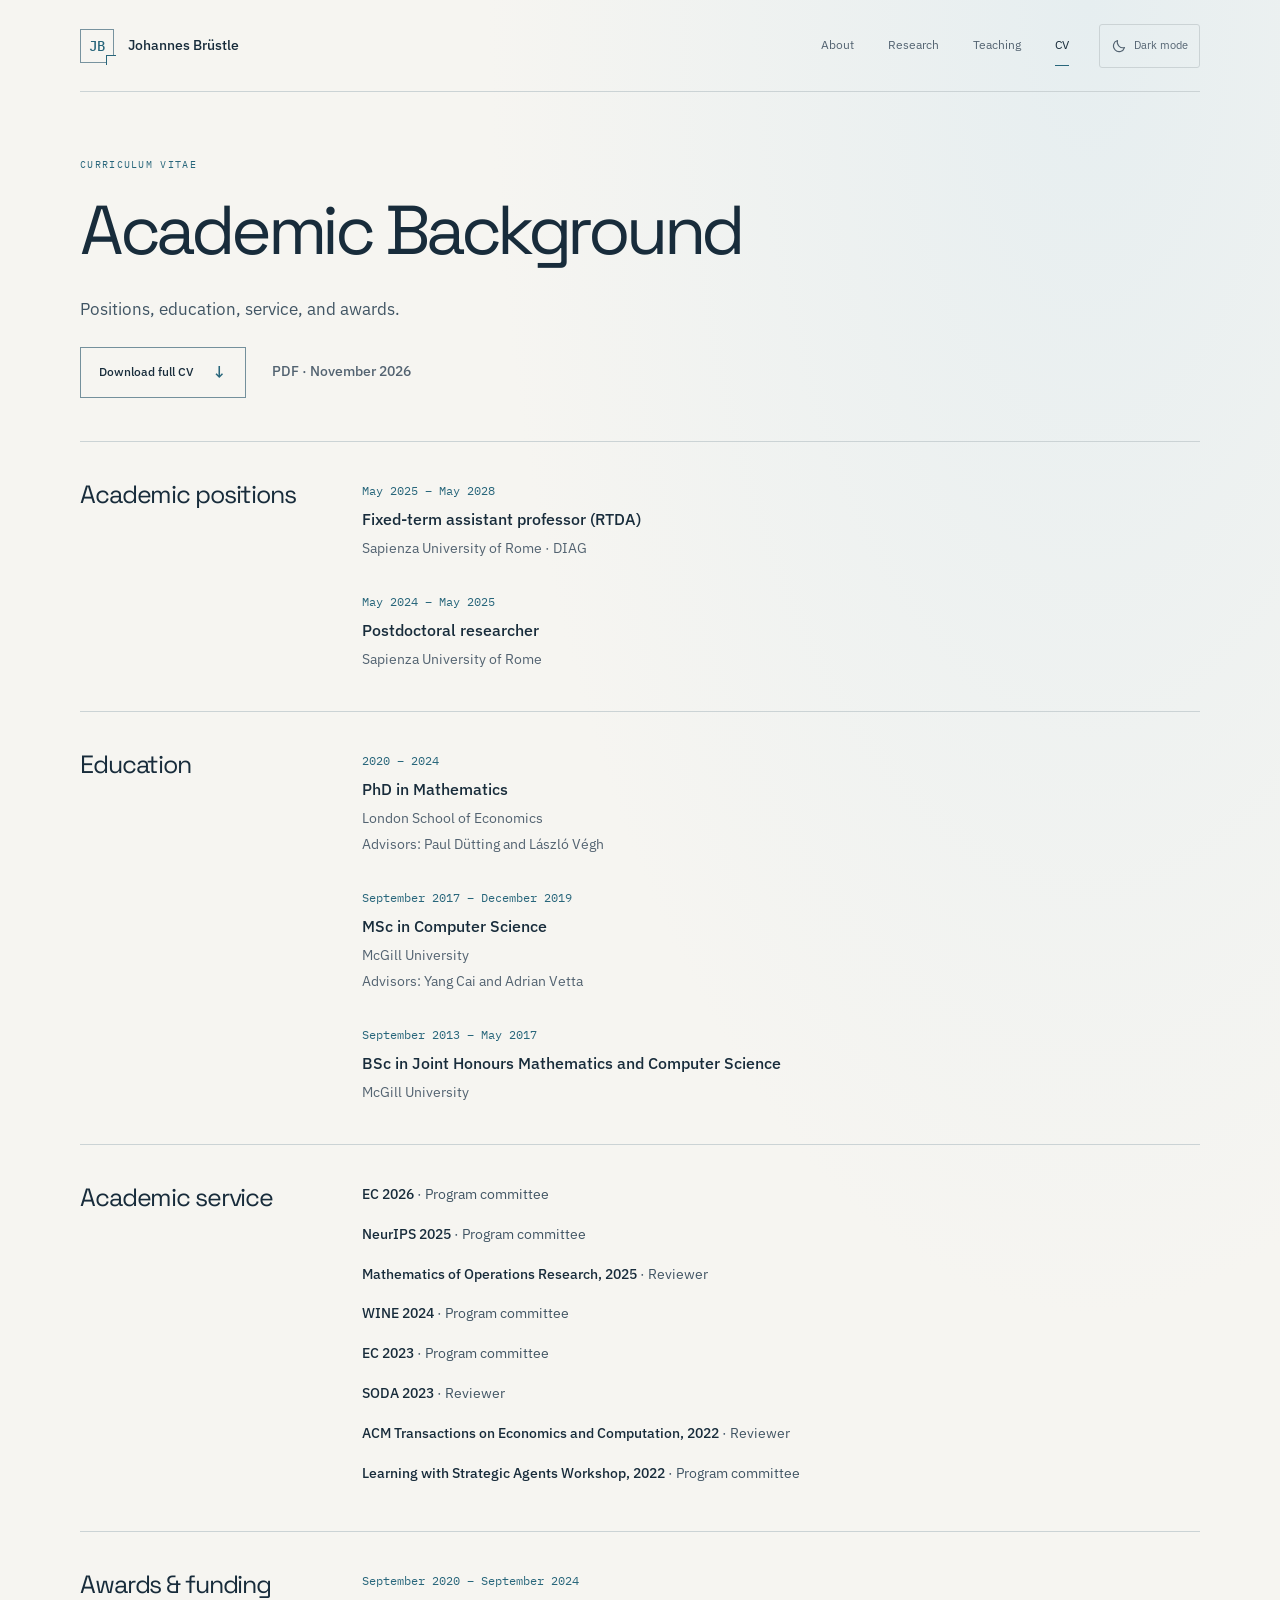
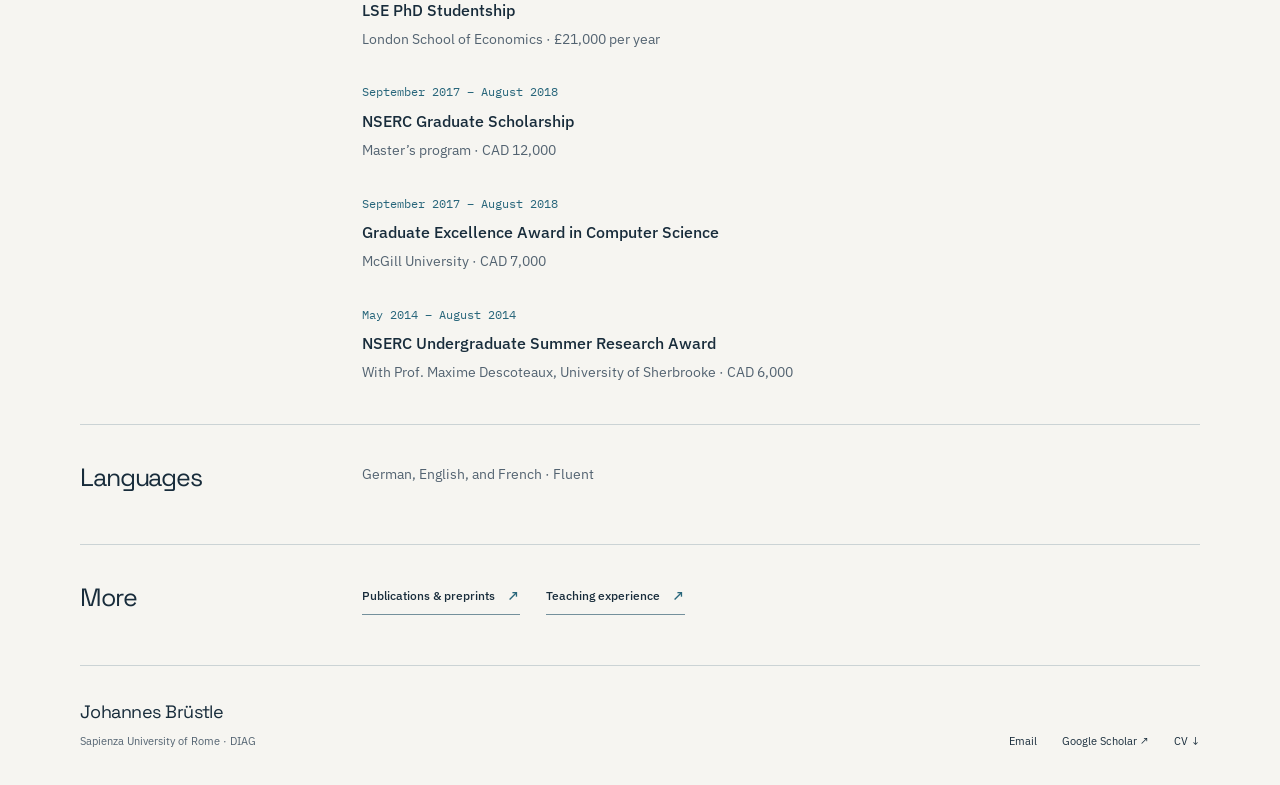
==== commit 0ce11397: "Update CV with STOC submission and remove procurement manuscript" ====
--- a/cv/index.html
+++ b/cv/index.html
@@ -22,7 +22,7 @@
     <div class="header-controls"><nav class="site-nav" aria-label="Main navigation"><a href="../">About</a><a href="../research/">Research</a><a href="../teaching/">Teaching</a><a href="../cv/" aria-current="page">CV</a></nav><button type="button" class="theme-toggle" data-theme-toggle aria-label="Switch to dark mode" hidden><svg data-theme-icon viewBox="0 0 24 24" aria-hidden="true"><path d="M20.3 14.25A8.5 8.5 0 0 1 9.75 3.7a8.5 8.5 0 1 0 10.55 10.55Z"/></svg><span data-theme-label>Dark mode</span></button></div>
   </header>
   <main id="main" class="wrap">
-<header class="page-head"><p class="eyebrow">Curriculum vitae</p><h1 class="page-title">Academic Background</h1><p class="lede">Positions, education, service, and awards.</p><div class="link-row"><a class="cv-download" href="../assets/johannes-brustle-cv.pdf">Download full CV <span class="arrow" aria-hidden="true">↓</span></a><span class="quiet small">PDF · October 2026</span></div></header>
+<header class="page-head"><p class="eyebrow">Curriculum vitae</p><h1 class="page-title">Academic Background</h1><p class="lede">Positions, education, service, and awards.</p><div class="link-row"><a class="cv-download" href="../assets/johannes-brustle-cv.pdf">Download full CV <span class="arrow" aria-hidden="true">↓</span></a><span class="quiet small">PDF · November 2026</span></div></header>
 <section class="cv-section" aria-labelledby="positions-title"><h2 id="positions-title">Academic positions</h2><div class="cv-items"><article class="cv-entry"><p class="date">May 2025 – May 2028</p><h3>Fixed-term assistant professor (RTDA)</h3><p>Sapienza University of Rome · DIAG</p></article><article class="cv-entry"><p class="date">May 2024 – May 2025</p><h3>Postdoctoral researcher</h3><p>Sapienza University of Rome</p></article></div></section>
 <section class="cv-section" aria-labelledby="education-title"><h2 id="education-title">Education</h2><div class="cv-items"><article class="cv-entry"><p class="date">2020 – 2024</p><h3>PhD in Mathematics</h3><p>London School of Economics<br>Advisors: Paul Dütting and László Végh</p></article><article class="cv-entry"><p class="date">September 2017 – December 2019</p><h3>MSc in Computer Science</h3><p>McGill University<br>Advisors: Yang Cai and Adrian Vetta</p></article><article class="cv-entry"><p class="date">September 2013 – May 2017</p><h3>BSc in Joint Honours Mathematics and Computer Science</h3><p>McGill University</p></article></div></section>
 <section class="cv-section" aria-labelledby="service-title"><h2 id="service-title">Academic service</h2><ul class="compact-list"><li><strong>EC 2026</strong> · Program committee</li><li><strong>NeurIPS 2025</strong> · Program committee</li><li><strong>Mathematics of Operations Research, 2025</strong> · Reviewer</li><li><strong>WINE 2024</strong> · Program committee</li><li><strong>EC 2023</strong> · Program committee</li><li><strong>SODA 2023</strong> · Reviewer</li><li><strong>ACM Transactions on Economics and Computation, 2022</strong> · Reviewer</li><li><strong>Learning with Strategic Agents Workshop, 2022</strong> · Program committee</li></ul></section>
@@ -33,4 +33,4 @@
     <div><div class="footer-name">Johannes Brüstle</div><p class="footer-detail">Sapienza University of Rome · DIAG</p></div>
     <div class="footer-links"><a href="mailto:brustle@diag.uniroma1.it">Email</a><a href="https://scholar.google.com/citations?user=ef6YVs4AAAAJ&amp;hl=en&amp;sortby=pubdate">Google Scholar <span aria-hidden="true">↗</span></a><a href="../assets/johannes-brustle-cv.pdf">CV <span aria-hidden="true">↓</span></a></div>
   </footer>
-</body></html>+</body></html>
--- a/assets/style.css
+++ b/assets/style.css
@@ -179,6 +179,34 @@
   .page-head .lede, .compact-list li, .course p, .course-meta { color: #444; }
 }
 
+/* The homepage portrait stays beside the biography on desktop. */
+.home-content { max-width: 900px; }
+.home-content .hero {
+  grid-template-columns: minmax(0, 1fr) 240px;
+  column-gap: 48px;
+}
+.home-portrait {
+  width: min(100%, 240px);
+  margin: 0;
+  justify-self: start;
+}
+.home-portrait img {
+  display: block;
+  width: 100%;
+  height: auto;
+}
+.home-research-interests {
+  margin-top: 32px;
+  padding-top: 24px;
+  border-top: 1px solid var(--line);
+}
+@media (max-width: 760px) {
+  .home-portrait { margin: 32px auto 0; }
+}
+@media print {
+  .home-portrait { display: none; }
+}
+
 /* One title scale and starting position across every page. */
 .hero { padding-top: 0; }
 .hero-heading, .page-head { padding-top: 64px; }
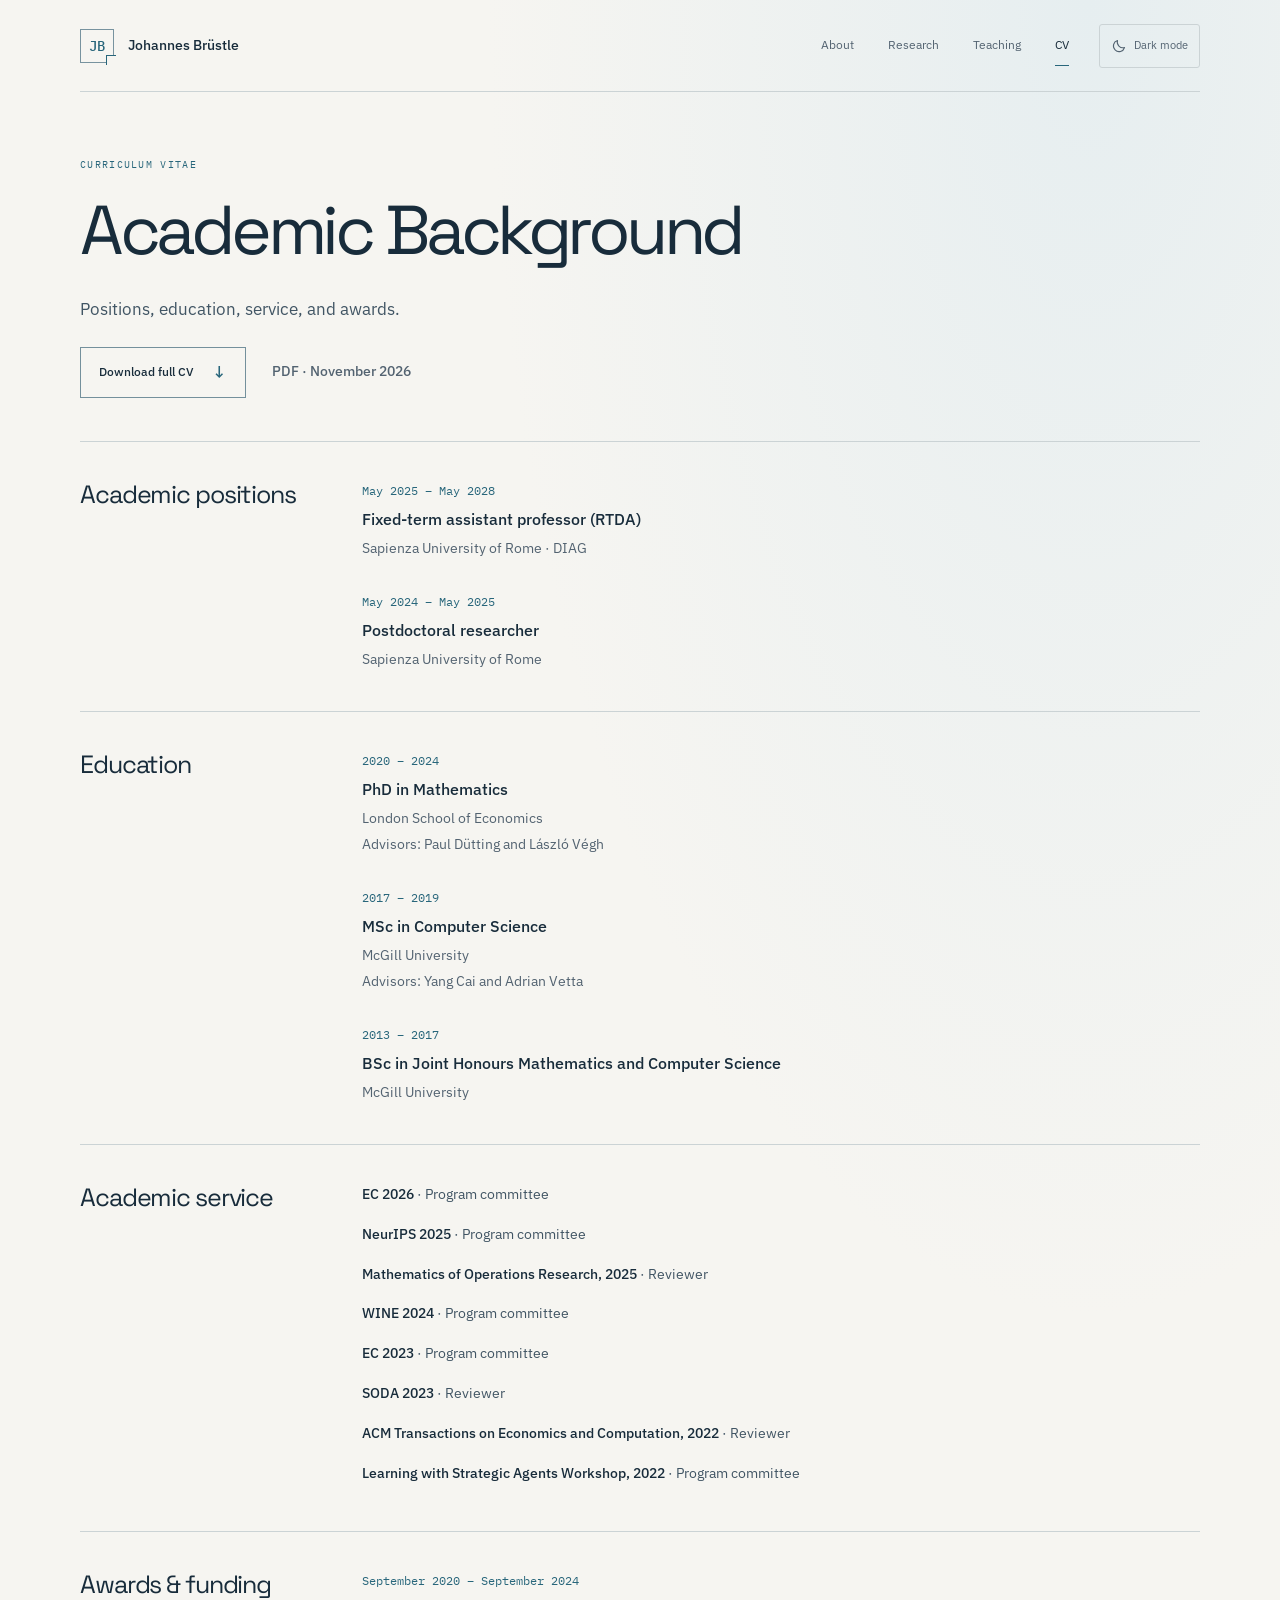
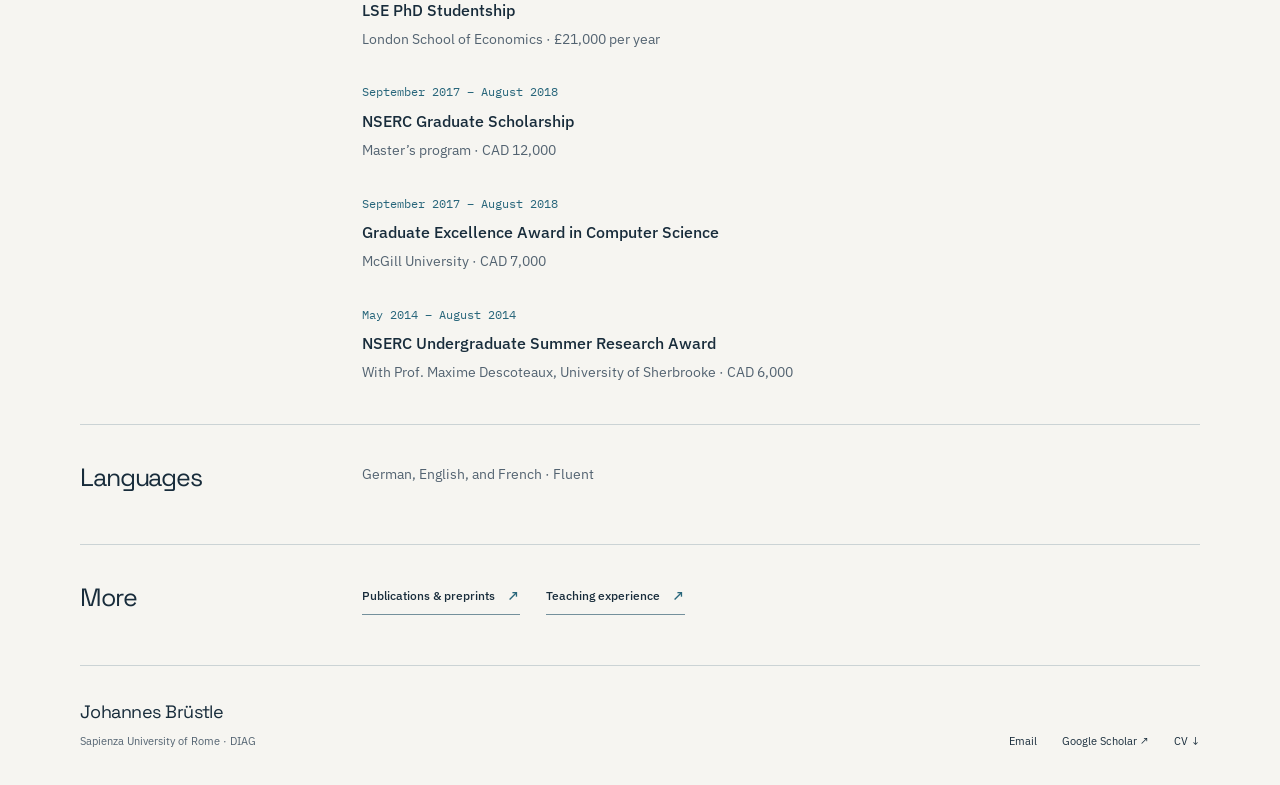
==== commit cd9c806b: "Use year-only education dates in CV" ====
--- a/cv/index.html
+++ b/cv/index.html
@@ -24,7 +24,7 @@
   <main id="main" class="wrap">
 <header class="page-head"><p class="eyebrow">Curriculum vitae</p><h1 class="page-title">Academic Background</h1><p class="lede">Positions, education, service, and awards.</p><div class="link-row"><a class="cv-download" href="../assets/johannes-brustle-cv.pdf">Download full CV <span class="arrow" aria-hidden="true">↓</span></a><span class="quiet small">PDF · November 2026</span></div></header>
 <section class="cv-section" aria-labelledby="positions-title"><h2 id="positions-title">Academic positions</h2><div class="cv-items"><article class="cv-entry"><p class="date">May 2025 – May 2028</p><h3>Fixed-term assistant professor (RTDA)</h3><p>Sapienza University of Rome · DIAG</p></article><article class="cv-entry"><p class="date">May 2024 – May 2025</p><h3>Postdoctoral researcher</h3><p>Sapienza University of Rome</p></article></div></section>
-<section class="cv-section" aria-labelledby="education-title"><h2 id="education-title">Education</h2><div class="cv-items"><article class="cv-entry"><p class="date">2020 – 2024</p><h3>PhD in Mathematics</h3><p>London School of Economics<br>Advisors: Paul Dütting and László Végh</p></article><article class="cv-entry"><p class="date">September 2017 – December 2019</p><h3>MSc in Computer Science</h3><p>McGill University<br>Advisors: Yang Cai and Adrian Vetta</p></article><article class="cv-entry"><p class="date">September 2013 – May 2017</p><h3>BSc in Joint Honours Mathematics and Computer Science</h3><p>McGill University</p></article></div></section>
+<section class="cv-section" aria-labelledby="education-title"><h2 id="education-title">Education</h2><div class="cv-items"><article class="cv-entry"><p class="date">2020 – 2024</p><h3>PhD in Mathematics</h3><p>London School of Economics<br>Advisors: Paul Dütting and László Végh</p></article><article class="cv-entry"><p class="date">2017 – 2019</p><h3>MSc in Computer Science</h3><p>McGill University<br>Advisors: Yang Cai and Adrian Vetta</p></article><article class="cv-entry"><p class="date">2013 – 2017</p><h3>BSc in Joint Honours Mathematics and Computer Science</h3><p>McGill University</p></article></div></section>
 <section class="cv-section" aria-labelledby="service-title"><h2 id="service-title">Academic service</h2><ul class="compact-list"><li><strong>EC 2026</strong> · Program committee</li><li><strong>NeurIPS 2025</strong> · Program committee</li><li><strong>Mathematics of Operations Research, 2025</strong> · Reviewer</li><li><strong>WINE 2024</strong> · Program committee</li><li><strong>EC 2023</strong> · Program committee</li><li><strong>SODA 2023</strong> · Reviewer</li><li><strong>ACM Transactions on Economics and Computation, 2022</strong> · Reviewer</li><li><strong>Learning with Strategic Agents Workshop, 2022</strong> · Program committee</li></ul></section>
 <section class="cv-section" aria-labelledby="awards-title"><h2 id="awards-title">Awards &amp; funding</h2><div class="cv-items"><article class="cv-entry"><p class="date">September 2020 – September 2024</p><h3>LSE PhD Studentship</h3><p>London School of Economics · £21,000 per year</p></article><article class="cv-entry"><p class="date">September 2017 – August 2018</p><h3>NSERC Graduate Scholarship</h3><p>Master’s program · CAD 12,000</p></article><article class="cv-entry"><p class="date">September 2017 – August 2018</p><h3>Graduate Excellence Award in Computer Science</h3><p>McGill University · CAD 7,000</p></article><article class="cv-entry"><p class="date">May 2014 – August 2014</p><h3>NSERC Undergraduate Summer Research Award</h3><p>With Prof. Maxime Descoteaux, University of Sherbrooke · CAD 6,000</p></article></div></section>
 <section class="cv-section" aria-labelledby="languages-title"><h2 id="languages-title">Languages</h2><p class="quiet small">German, English, and French · Fluent</p></section>
--- a/assets/style.css
+++ b/assets/style.css
@@ -182,13 +182,14 @@
 /* The homepage portrait stays beside the biography on desktop. */
 .home-content { max-width: 900px; }
 .home-content .hero {
-  grid-template-columns: minmax(0, 1fr) 240px;
+  grid-template-columns: minmax(0, 1fr) 280px;
   column-gap: 48px;
 }
 .home-portrait {
-  width: min(100%, 240px);
+  width: min(100%, 280px);
   margin: 0;
   justify-self: start;
+  align-self: center;
 }
 .home-portrait img {
   display: block;
